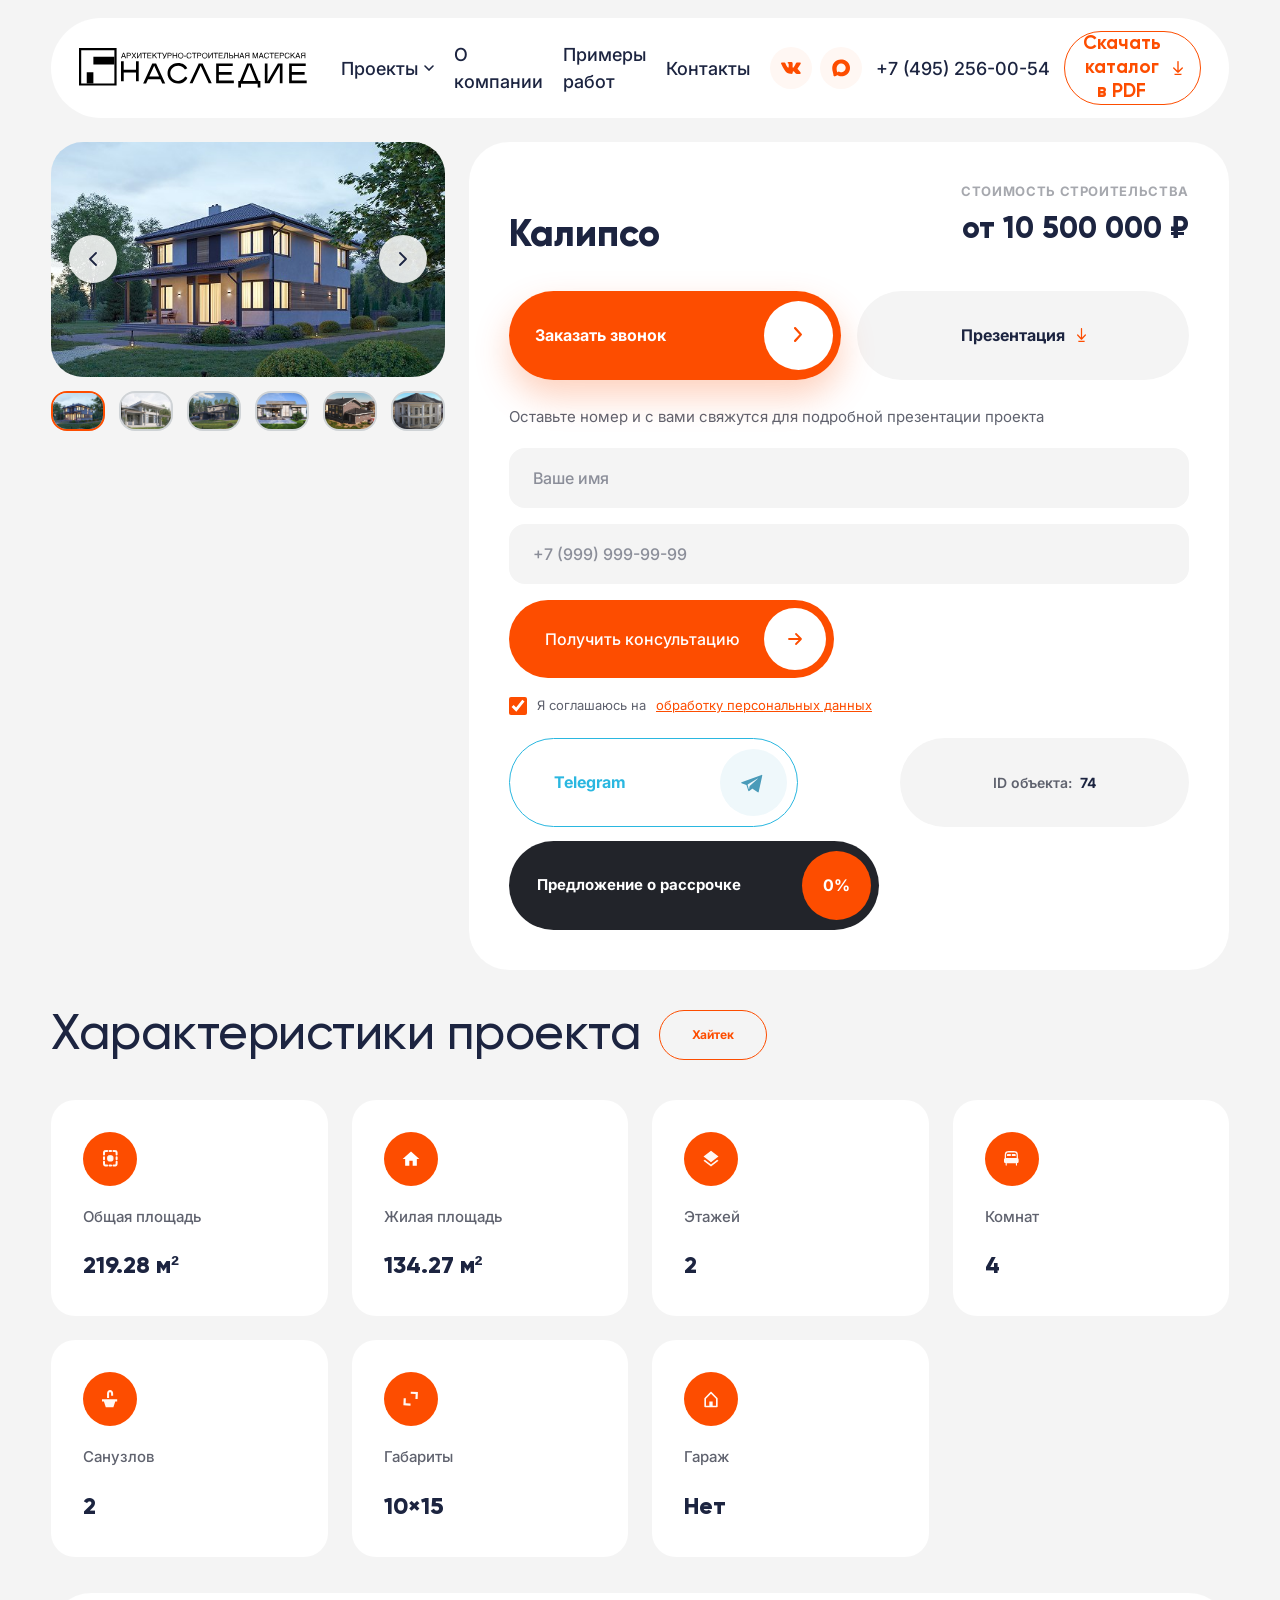
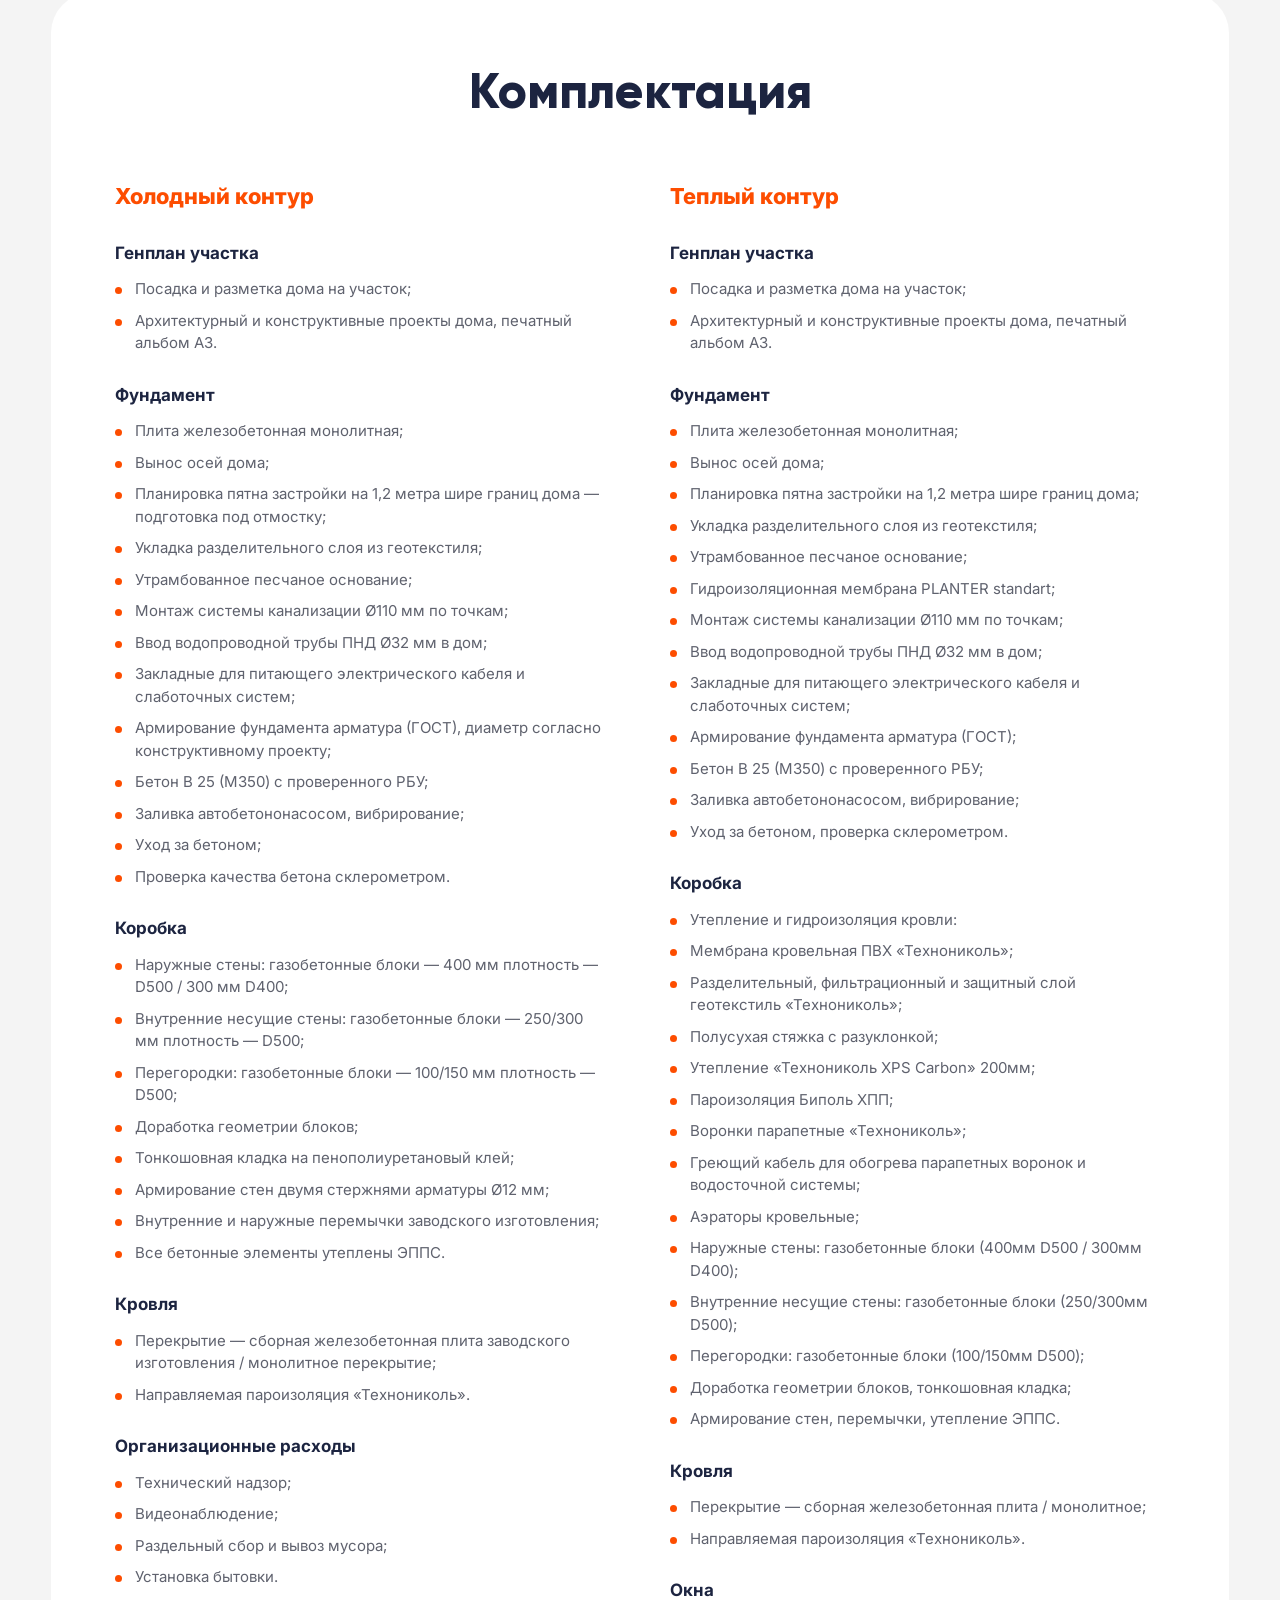
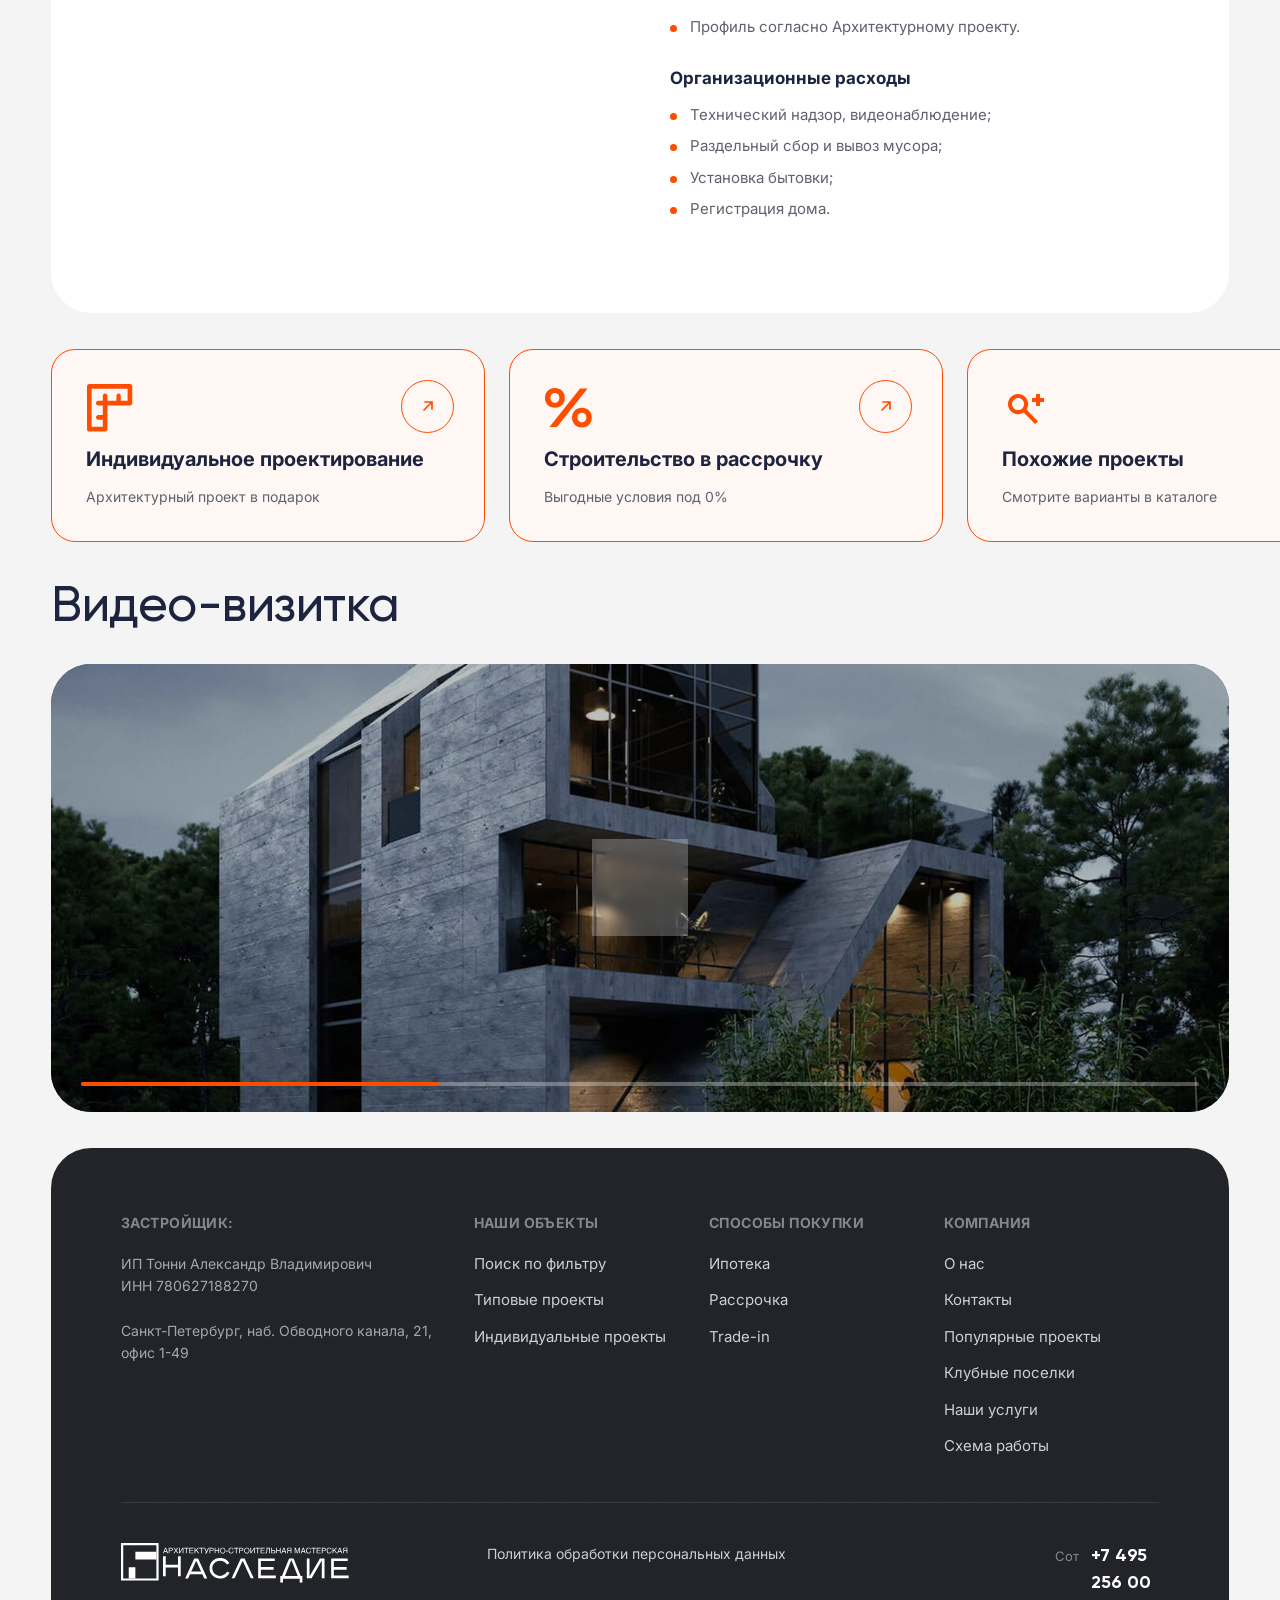
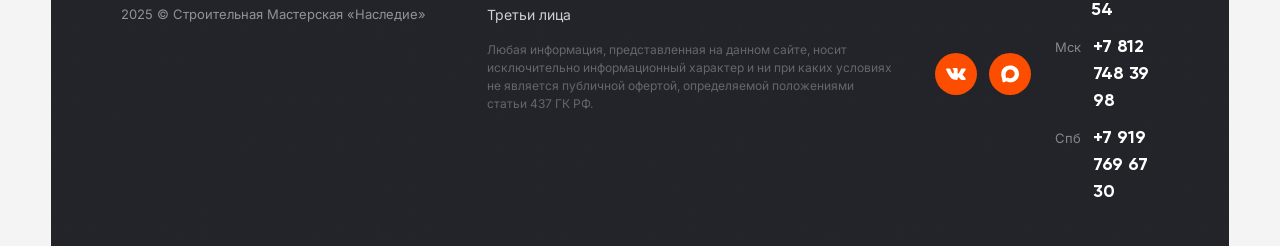
==== project.html @ 2f129610 "добавление анимаций, исправление визуала и доплолнение контента" ====
<!doctype html>
<html lang="ru">
  <head>
    <meta charset="UTF-8" />
    <meta name="viewport" content="width=device-width, initial-scale=1.0" />
    <title>Калипсо — проект дома из газобетона | Наследие</title>
    <meta
      name="description"
      content="Проект дома «Калипсо» из газобетона: 219.28 м², 2 этажа, 4 комнаты. Стоимость строительства от 10 500 000 ₽. Комплектация, характеристики, видео-визитка."
    />
    <link rel="preconnect" href="https://fonts.googleapis.com" />
    <link rel="preconnect" href="https://fonts.gstatic.com" crossorigin />
    <link
      href="https://fonts.googleapis.com/css2?family=Inter:wght@400;500;600;700&display=swap"
      rel="stylesheet"
    />
    <link rel="stylesheet" href="css/styles.css?v=47" />
    <link rel="stylesheet" href="css/project.css?v=15" />
  </head>
  <body>
    <!-- ===================== ШАПКА ===================== -->
    <header class="header">
      <button class="burger" aria-label="Меню">
        <svg viewBox="0 0 24 24" fill="none">
          <path
            d="M3 9h18M3 15h11"
            stroke="currentColor"
            stroke-width="2.2"
            stroke-linecap="round"
          />
        </svg>
      </button>
      <a href="index.html" class="logo"
        ><img
          src="img/ui/logo.svg"
          alt="Наследие — архитектурно-строительная мастерская"
      /></a>
      <nav class="nav">
        <a href="index.html#projects" class="nav__link"
          >Проекты
          <svg class="nav__caret" viewBox="0 0 10 6" fill="none">
            <path
              d="M1 1l4 4 4-4"
              stroke="currentColor"
              stroke-width="1.6"
              stroke-linecap="round"
            />
          </svg>
        </a>
        <a href="index.html#trust" class="nav__link">О компании</a>
        <a href="index.html#examples" class="nav__link">Примеры работ</a>
        <a href="index.html#footer" class="nav__link">Контакты</a>
      </nav>
      <div class="header__right">
        <div class="socials">
          <a href="#" class="social" aria-label="ВКонтакте"
            ><img src="img/icons/vk.svg" alt="VK"
          /></a>
          <a href="#" class="social" aria-label="MAX"
            ><img src="img/icons/max.svg" alt="MAX"
          /></a>
        </div>
        <span class="header__phone">+7 (495) 256-00-54</span>
        <button class="btn-outline" data-modal-open>
          Скачать каталог в PDF<img src="img/icons/download.svg" alt="" />
        </button>
      </div>
    </header>

    <div class="container">
      <!-- ===================== ГАЛЕРЕЯ + КАРТОЧКА ПОКУПКИ ===================== -->
      <section class="project-top">
        <div class="gallery">
          <div class="gallery__main">
            <img src="img/projects/mesto.jpg" alt="Проект дома «Калипсо»" />
            <button class="gallery__nav gallery__nav--prev" aria-label="Назад">
              <svg viewBox="0 0 22 22" fill="none">
                <path
                  d="M14 5l-6 6 6 6"
                  stroke="currentColor"
                  stroke-width="1.8"
                  stroke-linecap="round"
                  stroke-linejoin="round"
                />
              </svg>
            </button>
            <button class="gallery__nav gallery__nav--next" aria-label="Вперёд">
              <svg viewBox="0 0 22 22" fill="none">
                <path
                  d="M8 5l6 6-6 6"
                  stroke="currentColor"
                  stroke-width="1.8"
                  stroke-linecap="round"
                  stroke-linejoin="round"
                />
              </svg>
            </button>
          </div>
          <div class="gallery__thumbs">
            <div class="gallery__thumb is-active">
              <img src="img/projects/mesto.jpg" alt="Вид 1" />
            </div>
            <div class="gallery__thumb">
              <img src="img/projects/kalipso.jpg" alt="Вид 2" />
            </div>
            <div class="gallery__thumb">
              <img src="img/projects/istra.jpg" alt="Вид 3" />
            </div>
            <div class="gallery__thumb">
              <img src="img/projects/solnechnogorsk.jpg" alt="Вид 4" />
            </div>
            <div class="gallery__thumb">
              <img src="img/projects/sloboda.jpg" alt="Вид 5" />
            </div>
            <div class="gallery__thumb">
              <img src="img/projects/mansion.jpg" alt="Вид 6" />
            </div>
          </div>
        </div>
        <div class="buy-card">
          <p class="buy-card__label">Стоимость строительства</p>
          <div class="buy-card__head">
            <h1 class="buy-card__name">Калипсо</h1>
            <span class="buy-card__price">от 10 500 000 ₽</span>
          </div>
          <div class="buy-card__actions">
            <button class="btn-primary" data-modal-open>
              Заказать звонок<span class="btn-circle">
                <img src="img/ui/arrow.svg" alt="" />
              </span>
            </button>
            <button class="btn-present" data-modal-open>
              Презентация<img src="img/icons/download.svg" alt="" />
            </button>
          </div>
          <p class="buy-card__hint">
            Оставьте номер и с вами свяжутся для подробной презентации проекта
          </p>
          <form data-lead-form>
            <input
              class="form-field"
              type="text"
              placeholder="Ваше имя"
              required
            />
            <input
              class="form-field"
              type="tel"
              placeholder="+7 (999) 999-99-99"
              required
            />
            <button type="submit" class="btn-submit">
              Получить консультацию<span class="btn-circle"
                ><svg viewBox="0 0 22 22" fill="none">
                  <path
                    d="M5 11h12m0 0l-5-5m5 5l-5 5"
                    stroke="#FD4D00"
                    stroke-width="1.8"
                    stroke-linecap="round"
                    stroke-linejoin="round"
                  /></svg
              ></span>
            </button>
            <label class="buy-card__consent"
              ><input type="checkbox" checked />Я соглашаюсь на
              <a href="#">обработку персональных данных</a></label
            >
          </form>
          <div class="buy-card__row">
            <a href="#" class="buy-card__tg">
               <span>Telegram</span>
              <img src="img/icons/telegram.svg" alt="" />
            </a>
            <span class="buy-card__id">ID объекта: <b>74</b></span>
          </div>
          <div class="buy-card__installment">
            Предложение о рассрочке<span class="pct">0%</span>
          </div>
        </div>
      </section>

      <!-- ===================== ХАРАКТЕРИСТИКИ ПРОЕКТА ===================== -->
      <section class="section">
        <div class="specs__head">
          <h2 class="section-title">Характеристики проекта</h2>
          <span class="specs__map-badge">Хайтек</span>
        </div>
        <div class="specs-grid">
          <div class="spec-card">
            <span class="spec-card__icon"
              ><img src="img/icons/meta-area-white.svg" alt="" /></span
            ><span class="spec-card__label">Общая площадь</span
            ><span class="spec-card__value">219.28 м²</span>
          </div>
          <div class="spec-card">
            <span class="spec-card__icon"
              ><img src="img/icons/living-area.svg" alt="" /></span
            ><span class="spec-card__label">Жилая площадь</span
            ><span class="spec-card__value">134.27 м²</span>
          </div>
          <div class="spec-card">
            <span class="spec-card__icon"
              ><img src="img/icons/layers.svg" alt="" /></span
            ><span class="spec-card__label">Этажей</span
            ><span class="spec-card__value">2</span>
          </div>
          <div class="spec-card">
            <span class="spec-card__icon"
              ><img src="img/icons/meta-bed-white.svg" alt="" /></span
            ><span class="spec-card__label">Комнат</span
            ><span class="spec-card__value">4</span>
          </div>
          <div class="spec-card">
            <span class="spec-card__icon"
              ><img src="img/icons/meta-bath-white.svg" alt="" /></span
            ><span class="spec-card__label">Санузлов</span
            ><span class="spec-card__value">2</span>
          </div>
          <div class="spec-card">
            <span class="spec-card__icon"
              ><img src="img/icons/dimensions-white.svg" alt="" /></span
            ><span class="spec-card__label">Габариты</span
            ><span class="spec-card__value">10×15</span>
          </div>
          <div class="spec-card">
            <span class="spec-card__icon"
              ><img src="img/icons/garage.svg" alt="" /></span
            ><span class="spec-card__label">Гараж</span
            ><span class="spec-card__value">Нет</span>
          </div>
        </div>
      </section>

      <!-- ===================== КОМПЛЕКТАЦИЯ ===================== -->
      <section class="section complectation">
        <h2 class="complectation__title">Комплектация</h2>
        <div class="complectation__cols">
          <div class="complectation__col">
            <h3 class="complectation__col-title">Холодный контур</h3>
            <div class="spec-group">
              <h4 class="spec-group__title">Генплан участка</h4>
              <ul>
                <li>Посадка и разметка дома на участок;</li>
                <li>
                  Архитектурный и конструктивные проекты дома, печатный альбом
                  А3.
                </li>
              </ul>
            </div>
            <div class="spec-group">
              <h4 class="spec-group__title">Фундамент</h4>
              <ul>
                <li>Плита железобетонная монолитная;</li>
                <li>Вынос осей дома;</li>
                <li>
                  Планировка пятна застройки на 1,2 метра шире границ дома —
                  подготовка под отмостку;
                </li>
                <li>Укладка разделительного слоя из геотекстиля;</li>
                <li>Утрамбованное песчаное основание;</li>
                <li>Монтаж системы канализации Ø110 мм по точкам;</li>
                <li>Ввод водопроводной трубы ПНД Ø32 мм в дом;</li>
                <li>
                  Закладные для питающего электрического кабеля и слаботочных
                  систем;
                </li>
                <li>
                  Армирование фундамента арматура (ГОСТ), диаметр согласно
                  конструктивному проекту;
                </li>
                <li>Бетон В 25 (М350) с проверенного РБУ;</li>
                <li>Заливка автобетононасосом, вибрирование;</li>
                <li>Уход за бетоном;</li>
                <li>Проверка качества бетона склерометром.</li>
              </ul>
            </div>
            <div class="spec-group">
              <h4 class="spec-group__title">Коробка</h4>
              <ul>
                <li>
                  Наружные стены: газобетонные блоки — 400 мм плотность — D500 /
                  300 мм D400;
                </li>
                <li>
                  Внутренние несущие стены: газобетонные блоки — 250/300 мм
                  плотность — D500;
                </li>
                <li>
                  Перегородки: газобетонные блоки — 100/150 мм плотность — D500;
                </li>
                <li>Доработка геометрии блоков;</li>
                <li>Тонкошовная кладка на пенополиуретановый клей;</li>
                <li>Армирование стен двумя стержнями арматуры Ø12 мм;</li>
                <li>
                  Внутренние и наружные перемычки заводского изготовления;
                </li>
                <li>Все бетонные элементы утеплены ЭППС.</li>
              </ul>
            </div>
            <div class="spec-group">
              <h4 class="spec-group__title">Кровля</h4>
              <ul>
                <li>
                  Перекрытие — сборная железобетонная плита заводского
                  изготовления / монолитное перекрытие;
                </li>
                <li>Направляемая пароизоляция «Технониколь».</li>
              </ul>
            </div>
            <div class="spec-group">
              <h4 class="spec-group__title">Организационные расходы</h4>
              <ul>
                <li>Технический надзор;</li>
                <li>Видеонаблюдение;</li>
                <li>Раздельный сбор и вывоз мусора;</li>
                <li>Установка бытовки.</li>
              </ul>
            </div>
          </div>
          <div class="complectation__col">
            <h3 class="complectation__col-title">Теплый контур</h3>
            <div class="spec-group">
              <h4 class="spec-group__title">Генплан участка</h4>
              <ul>
                <li>Посадка и разметка дома на участок;</li>
                <li>
                  Архитектурный и конструктивные проекты дома, печатный альбом
                  А3.
                </li>
              </ul>
            </div>
            <div class="spec-group">
              <h4 class="spec-group__title">Фундамент</h4>
              <ul>
                <li>Плита железобетонная монолитная;</li>
                <li>Вынос осей дома;</li>
                <li>
                  Планировка пятна застройки на 1,2 метра шире границ дома;
                </li>
                <li>Укладка разделительного слоя из геотекстиля;</li>
                <li>Утрамбованное песчаное основание;</li>
                <li>Гидроизоляционная мембрана PLANTER standart;</li>
                <li>Монтаж системы канализации Ø110 мм по точкам;</li>
                <li>Ввод водопроводной трубы ПНД Ø32 мм в дом;</li>
                <li>
                  Закладные для питающего электрического кабеля и слаботочных
                  систем;
                </li>
                <li>Армирование фундамента арматура (ГОСТ);</li>
                <li>Бетон В 25 (М350) с проверенного РБУ;</li>
                <li>Заливка автобетононасосом, вибрирование;</li>
                <li>Уход за бетоном, проверка склерометром.</li>
              </ul>
            </div>
            <div class="spec-group">
              <h4 class="spec-group__title">Коробка</h4>
              <ul>
                <li>Утепление и гидроизоляция кровли:</li>
                <li>Мембрана кровельная ПВХ «Технониколь»;</li>
                <li>
                  Разделительный, фильтрационный и защитный слой геотекстиль
                  «Технониколь»;
                </li>
                <li>Полусухая стяжка с разуклонкой;</li>
                <li>Утепление «Технониколь XPS Carbon» 200мм;</li>
                <li>Пароизоляция Биполь ХПП;</li>
                <li>Воронки парапетные «Технониколь»;</li>
                <li>
                  Греющий кабель для обогрева парапетных воронок и водосточной
                  системы;
                </li>
                <li>Аэраторы кровельные;</li>
                <li>
                  Наружные стены: газобетонные блоки (400мм D500 / 300мм D400);
                </li>
                <li>
                  Внутренние несущие стены: газобетонные блоки (250/300мм D500);
                </li>
                <li>Перегородки: газобетонные блоки (100/150мм D500);</li>
                <li>Доработка геометрии блоков, тонкошовная кладка;</li>
                <li>Армирование стен, перемычки, утепление ЭППС.</li>
              </ul>
            </div>
            <div class="spec-group">
              <h4 class="spec-group__title">Кровля</h4>
              <ul>
                <li>Перекрытие — сборная железобетонная плита / монолитное;</li>
                <li>Направляемая пароизоляция «Технониколь».</li>
              </ul>
            </div>
            <div class="spec-group">
              <h4 class="spec-group__title">Окна</h4>
              <ul>
                <li>Профиль согласно Архитектурному проекту.</li>
              </ul>
            </div>
            <div class="spec-group">
              <h4 class="spec-group__title">Организационные расходы</h4>
              <ul>
                <li>Технический надзор, видеонаблюдение;</li>
                <li>Раздельный сбор и вывоз мусора;</li>
                <li>Установка бытовки;</li>
                <li>Регистрация дома.</li>
              </ul>
            </div>
          </div>
        </div>
      </section>
      <!-- ===================== КАРТОЧКИ-ССЫЛКИ ===================== -->
      <section class="section project-links">
        <a href="#" class="project-link">
          <span class="project-link__icon"
            ><img src="img/icons/plan.svg" alt=""
          /></span>
          <h3 class="project-link__title">Индивидуальное проектирование</h3>
          <p class="project-link__text">Архитектурный проект в подарок</p>
          <span class="project-link__arrow"
            ><svg viewBox="0 0 18 18" fill="none">
              <path
                d="M5 13L13 5m0 0H6m7 0v7"
                stroke="currentColor"
                stroke-width="1.7"
                stroke-linecap="round"
                stroke-linejoin="round"
              /></svg
          ></span>
        </a>
        <a href="#" class="project-link">
          <span class="project-link__icon"
            ><img src="img/ui/percent.svg" alt=""
          /></span>
          <h3 class="project-link__title">Строительство в рассрочку</h3>
          <p class="project-link__text">Выгодные условия под 0%</p>
          <span class="project-link__arrow"
            ><svg viewBox="0 0 18 18" fill="none">
              <path
                d="M5 13L13 5m0 0H6m7 0v7"
                stroke="currentColor"
                stroke-width="1.7"
                stroke-linecap="round"
                stroke-linejoin="round"
              /></svg
          ></span>
        </a>
        <a href="index.html#projects" class="project-link">
          <span class="project-link__icon"
            ><img src="img/icons/search-small-plus.svg" alt=""
          /></span>
          <h3 class="project-link__title">Похожие проекты</h3>
          <p class="project-link__text">Смотрите варианты в каталоге</p>
          <span class="project-link__arrow"
            ><svg viewBox="0 0 18 18" fill="none">
              <path
                d="M5 13L13 5m0 0H6m7 0v7"
                stroke="currentColor"
                stroke-width="1.7"
                stroke-linecap="round"
                stroke-linejoin="round"
              /></svg
          ></span>
        </a>
      </section>

      <!-- ===================== ВИДЕО-ВИЗИТКА ===================== -->
      <section class="section">
        <h2 class="section-title" style="margin-bottom: 28px">Видео-визитка</h2>
        <div class="video-card">
          <img
            src="img/projects/hero.jpg"
            alt="Видео-визитка проекта «Калипсо»"
          />
          <span class="video-card__play"
            ><img src="img/ui/play.png" alt=""
          /></span>
          <span class="video-card__bar"></span>
        </div>
      </section>
    </div>
    <!-- /.container -->

    <!-- ===================== ПОДВАЛ ===================== -->
    <footer class="footer" id="footer">
      <div class="container" style="padding: 0">
        <div class="footer__top">
          <div class="footer__col">
            <p class="footer__col-title">Застройщик:</p>
            <p class="footer__addr">
              ИП Тонни Александр Владимирович<br />ИНН 780627188270<br /><br />Санкт-Петербург,
              наб. Обводного канала, 21, офис 1-49
            </p>
          </div>
          <div class="footer__col">
            <p class="footer__col-title">Наши объекты</p>
            <div class="footer__links">
              <a href="index.html#projects">Поиск по фильтру</a
              ><a href="index.html#projects">Типовые проекты</a
              ><a href="index.html#projects">Индивидуальные проекты</a>
            </div>
          </div>
          <div class="footer__col">
            <p class="footer__col-title">Способы покупки</p>
            <div class="footer__links">
              <a href="#">Ипотека</a><a href="#">Рассрочка</a
              ><a href="#">Trade-in</a>
            </div>
          </div>
          <div class="footer__col">
            <p class="footer__col-title">Компания</p>
            <div class="footer__links">
              <a href="#">О нас</a><a href="#footer">Контакты</a
              ><a href="index.html#projects">Популярные проекты</a
              ><a href="#">Клубные поселки</a><a href="#">Наши услуги</a
              ><a href="#">Схема работы</a>
            </div>
          </div>
        </div>
        <div class="footer__bottom">
          <div class="footer__bottom-left">
            <a href="index.html" class="footer__logo"
              ><img src="img/ui/logo.svg" alt="Наследие"
            /></a>
            <p class="footer__copy">
              2025 © Строительная Мастерская «Наследие»
            </p>
          </div>
          <div class="footer__bottom-mid">
            <div class="footer__legal">
              <a href="#">Политика обработки персональных данных</a
              ><a href="#">Третьи лица</a>
            </div>
            <p class="footer__disclaimer">
              Любая информация, представленная на данном сайте, носит
              исключительно информационный характер и ни при каких условиях не
              является публичной офертой, определяемой положениями статьи 437 ГК
              РФ.
            </p>
          </div>
          <div class="footer__bottom-right">
            <div class="footer__socials">
              <a href="#" class="social" aria-label="ВКонтакте"
                ><img src="img/icons/vk.svg" alt="VK"
              /></a>
              <a href="#" class="social" aria-label="MAX"
                ><img src="img/icons/max.svg" alt="MAX"
              /></a>
            </div>
            <div class="footer__contacts-bottom">
              <div class="footer__contact">
                <span>Сот</span><a href="tel:+74952560054">+7 495 256 00 54</a>
              </div>
              <div class="footer__contact">
                <span>Мск</span><a href="tel:+78127483992">+7 812 748 39 98</a>
              </div>
              <div class="footer__contact">
                <span>Спб</span><a href="tel:+79197696730">+7 919 769 67 30</a>
              </div>
            </div>
          </div>
        </div>
      </div>
    </footer>

    <!-- ===================== МОДАЛЬНОЕ ОКНО ===================== -->
    <div class="modal">
      <div class="modal__box">
        <button class="modal__close" data-modal-close aria-label="Закрыть">
          &times;
        </button>
        <h3 class="modal__title">Оставьте заявку</h3>
        <p class="modal__text">
          Заполните форму, и мы свяжемся с вами для подробной презентации
          проекта «Калипсо».
        </p>
        <form data-lead-form>
          <input
            class="form-field"
            type="text"
            placeholder="Ваше имя"
            required
          />
          <input
            class="form-field"
            type="tel"
            placeholder="+7 (999) 999-99-99"
            required
          />
          <textarea class="form-field" placeholder="Комментарий"></textarea>
          <button
            type="submit"
            class="btn-submit"
            style="width: 100%; margin-top: 8px"
          >
            Отправить<span class="btn-circle"
              ><svg viewBox="0 0 22 22" fill="none">
                <path
                  d="M5 11h12m0 0l-5-5m5 5l-5 5"
                  stroke="#FD4D00"
                  stroke-width="1.8"
                  stroke-linecap="round"
                  stroke-linejoin="round"
                /></svg
            ></span>
          </button>
        </form>
      </div>
    </div>

    <script src="js/main.js?v=3"></script>
    <script src="js/project.js"></script>
  </body>
</html>
---- css/styles.css ----
/* =====================================================================
   НАСЛЕДИЕ — Архитектурно-строительная мастерская
   Общие стили (Gilroy — заголовки, Inter — текст)
   ===================================================================== */

@font-face {
   font-family: 'Gilroy';
   src: url('../fonts/Gilroy-Regular.ttf') format('truetype');
   font-weight: 400;
   font-style: normal;
   font-display: swap
}

@font-face {
   font-family: 'Gilroy';
   src: url('../fonts/Gilroy-Medium.ttf') format('truetype');
   font-weight: 500;
   font-style: normal;
   font-display: swap
}

@font-face {
   font-family: 'Gilroy';
   src: url('../fonts/Gilroy-Semibold.ttf') format('truetype');
   font-weight: 600;
   font-style: normal;
   font-display: swap
}

@font-face {
   font-family: 'Gilroy';
   src: url('../fonts/Gilroy-Bold.ttf') format('truetype');
   font-weight: 700;
   font-style: normal;
   font-display: swap
}

@font-face {
   font-family: 'Gilroy';
   src: url('../fonts/Gilroy-Extrabold.ttf') format('truetype');
   font-weight: 800;
   font-style: normal;
   font-display: swap
}

:root {
   --bg: #F4F4F4;
   --white: #FFFFFF;
   --orange: #FD4D00;
   --orange-dark: #E04500;
   --orange-soft: #FFF7F3;
   --orange-soft-2: #FFE2D5;
   --navy: #1C2440;
   --text: #1C274C;
   --gray: #5F626E;
   --gray-2: #8B8E99;
   --gray-3: #A6A8AE;
   --dark: #22242A;
   --dark-2: #262626;
   --dark-3: #353840;
   --blue-dark: #1B2236;
   /* синеватый тёмный для финального блока */
   --blue-dark-2: #232C45;
   --gold: #FFA600;
   --cyan: #2AB7E0;

   --radius-pill: 60px;
   --radius-xl: 40px;
   --radius-lg: 32px;
   --radius-md: 24px;
   --radius-sm: 16px;

   --container: 1920px;
}

* {
   margin: 0;
   padding: 0;
   box-sizing: border-box
}

html {
   scroll-behavior: smooth
}

body {
   font-family: 'Inter', -apple-system, sans-serif;
   background: var(--bg);
   color: var(--text);
   font-size: 16px;
   line-height: 1.5;
   -webkit-font-smoothing: antialiased;
}

img {
   display: block;
   max-width: 100%
}

a {
   color: inherit;
   text-decoration: none
}

button,
input,
textarea,
select {
   font-family: inherit
}

button {
   cursor: pointer;
   border: none;
   background: none;
   color: inherit
}

ul {
   list-style: none
}

body {
   max-width: var(--container);
   margin: 0 auto;
   padding: 0 51px
}

.section {
   margin-top: 36px
}

.card {
   background: var(--white);
   border-radius: var(--radius-xl);
   padding: 49px
}

/* нахлёст блоков: закруглённый тёмный блок лежит ПОВЕРХ белого каталога */
.attach-bottom {
   position: relative;
   z-index: 1;
   padding-bottom: 180px
}

.attach-top {
   position: relative;
   z-index: 2
}

/* ---------- Заголовки (Gilroy) ---------- */
.section-title {
   font-family: 'Gilroy', sans-serif;
   font-size: 50px;
   font-weight: 600;
   line-height: 1.16;
   letter-spacing: -.01em;
   color: var(--navy);
}

.section-title b {
   font-weight: 700
}

.section-title .muted {
   color: var(--gray-3);
   font-weight: 600
}

/* ---------- Иконка в круге ---------- */
.ic-circle {
   width: 44px;
   height: 44px;
   border-radius: 50%;
   background: var(--orange-soft);
   display: flex;
   align-items: center;
   justify-content: center;
   flex-shrink: 0
}

.ic-circle img {
   width: 20px;
   height: 20px;
   object-fit: contain
}

/* ---------- Маркер «прозрачный круг 65 + оранжевый круг + белый плюс 19» ---------- */
.plus-mark {
   width: 65px;
   height: 65px;
   border-radius: 50%;
   background: rgba(253, 77, 0, .12);
   display: flex;
   align-items: center;
   justify-content: center;
   flex-shrink: 0
}

.plus-mark::before {
   content: "";
   width: 20px;
   height: 20px;
   border-radius: 50%;
   background: var(--orange) url("data:image/svg+xml,%3Csvg xmlns='http://www.w3.org/2000/svg' width='10' height='10' viewBox='0 0 10 10'%3E%3Cpath d='M5 1v8M1 5h8' stroke='%23fff' stroke-width='1.5' stroke-linecap='round'/%3E%3C/svg%3E") center/10px 10px no-repeat
}

/* ---------- Теги ---------- */
.tag {
   display: inline-flex;
   align-items: center;
   gap: 10px;
   background: var(--orange-soft);
   color: var(--orange);
   font-weight: 600;
   font-size: 14px;
   padding: 12px 20px;
   border-radius: var(--radius-pill);
}

.tag img {
   width: 16px;
   height: 16px;
   object-fit: contain
}

.tag--dark {
   background: rgba(255, 255, 255, .1);
   color: #fff
}

.tag--dark img {
   filter: brightness(0) invert(1)
}

/* ---------- Кнопки ---------- */
.btn-primary {
   background: var(--orange);
   color: #fff;
   border-radius: var(--radius-pill);
   min-height: 78px;
   display: inline-flex;
   align-items: center;
   justify-content: space-between;
   gap: 20px;
   padding: 8px 8px 8px 34px;
   font-weight: 700;
   font-size: 17px;
   box-shadow: 0 16px 34px rgba(253, 77, 0, .26);
   transition: transform .2s, box-shadow .2s;
}

.btn-primary:hover {
   transform: translateY(-2px);
   box-shadow: 0 22px 44px rgba(253, 77, 0, .4)
}

.btn-primary--sm {
   min-height: 66px;
   font-size: 15px;
   padding-left: 28px;
   gap: 14px
}

.btn-primary--sm .btn-circle {
   width: 50px;
   height: 50px
}

.btn-circle {
   width: 62px;
   height: 62px;
   border-radius: 50%;
   background: #fff;
   display: flex;
   align-items: center;
   justify-content: center;
   flex-shrink: 0
}

.btn-circle img {
   width: 16px;
   height: 16px;
   object-fit: contain
}

.btn-circle svg {
   width: 22px;
   height: 22px;
   color: var(--orange)
}

.btn-outline {
   border: 1.5px solid var(--orange);
   color: var(--orange);
   border-radius: var(--radius-pill);
   min-height: 62px;
   padding: 0 24px;
   display: inline-flex;
   align-items: center;
   gap: 12px;
   font-weight: 700;
   font-size: 13px;
   letter-spacing: .02em;
   text-transform: uppercase;
   transition: background .2s, color .2s;
}

.btn-outline:hover {
   background: var(--orange);
   color: #fff
}

.btn-outline img {
   width: 15px;
   height: 15px;
   object-fit: contain
}

.btn-light {
   background: #fff;
   color: var(--orange);
   border-radius: var(--radius-pill);
   min-height: 89px;
   padding: 0 14px 0 26px;
   display: inline-flex;
   align-items: center;
   gap: 14px;
   font-weight: 700;
   font-size: 15px;
   transition: transform .2s;
}

.btn-light:hover {
   transform: translateY(-2px)
}

.btn-light .ar {
   width: 69px;
   height: 69px;
   border-radius: 50%;
   background: var(--orange);
   display: flex;
   align-items: center;
   justify-content: center
}

.btn-light .ar img {
   width: 16px;
   height: 16px;
   filter: brightness(0) invert(1)
}

/* стрелочная круглая кнопка (слайдеры) */
.nav-arrow {
   width: 54px;
   height: 54px;
   border-radius: 50%;
   background: var(--orange);
   display: flex;
   align-items: center;
   justify-content: center;
   transition: background .2s
}

.nav-arrow:hover {
   background: var(--orange-dark)
}

.nav-arrow img {
   width: 22px;
   height: 22px;
   object-fit: contain
}

/* =====================================================================
   ШАПКА
   ===================================================================== */
.header {
   background: var(--white);
   border-radius: var(--radius-pill);
   margin: 18px auto 0;
   max-width: var(--container);
   min-height: 100px;
   display: flex;
   align-items: center;
   gap: 40px;
   padding: 0 44px;
}

.logo {
   flex-shrink: 0;
   display: flex;
   align-items: center
}

.logo img {
   height: 40px;
   width: auto
}

.nav {
   display: flex;
   align-items: center;
   gap: 34px;
   margin-left: 24px
}

.nav__link {
   color: var(--navy);
   font-weight: 600;
   font-size: 16px;
   display: flex;
   align-items: center;
   gap: 6px;
   transition: color .2s
}

.nav__link:hover {
   color: var(--orange)
}

.nav__caret {
   width: 10px;
   height: 6px
}

.header__right {
   margin-left: auto;
   display: flex;
   align-items: center;
   gap: 22px
}

.socials {
   display: flex;
   align-items: center;
   gap: 12px
}

.social {
   width: 42px;
   height: 42px;
   border-radius: 50%;
   background: var(--orange-soft);
   display: flex;
   align-items: center;
   justify-content: center;
   transition: transform .2s
}

.social:hover {
   transform: translateY(-2px)
}

.social img {
   width: 20px;
   height: 20px;
   object-fit: contain
}

.header__phone {
   font-size: 20px;
   font-weight: 800;
   color: var(--navy);
   white-space: nowrap;
   font-family: 'Gilroy', sans-serif
}

.burger {
   display: none;
   width: 48px;
   height: 48px;
   border-radius: 14px;
   background: var(--orange-soft);
   color: var(--orange);
   align-items: center;
   justify-content: center
}

.burger svg {
   width: 24px;
   height: 24px
}

/* =====================================================================
   ГЛАВНЫЙ ЭКРАН
   ===================================================================== */
.hero {
   display: grid;
   grid-template-columns: 1fr 800px;
   gap: 24px;
   margin-top: 24px
}

.hero__image {
   border-radius: var(--radius-lg);
   overflow: hidden;
   background: #cfd3d6;
   min-height: 846px
}

.hero__image img {
   width: 100%;
   height: 100%;
   object-fit: cover
}

.hero__card {
   background: var(--white);
   border-radius: var(--radius-xl);
   padding: 54px 60px;
   display: flex;
   flex-direction: column;
   align-items: flex-start
}

.hero__card .tag {
   align-self: flex-start
}

.hero__title {
   font-family: 'Gilroy', sans-serif;
   font-size: 48px;
   line-height: 1.1;
   font-weight: 700;
   color: var(--navy);
   margin-top: 30px;
   letter-spacing: -.02em
}

.hero__subtitle {
   color: var(--gray);
   font-size: 18px;
   font-weight: 500;
   margin-top: 26px;
   max-width: 360px
}

.hero__cta {
   margin-top: 34px;
   max-width: 330px
}

.hero__mini {
   display: grid;
   grid-template-columns: 1fr 1fr;
   gap: 20px;
   margin-top: auto;
   padding-top: 54px
}

.mini-card {
   background: var(--orange-soft);
   border-radius: var(--radius-md);
   padding: 26px;
   min-height: 178px;
   display: flex;
   flex-direction: column;
   justify-content: space-between
}

.dots-pair {
   display: flex;
   align-items: center
}

.dots-pair span {
   width: 15px;
   height: 15px;
   border-radius: 50%
}

.dots-pair .dim {
   background: rgba(253, 77, 0, .32)
}

.dots-pair .solid {
   background: var(--orange);
   margin-left: -6px
}

.mini-card__text {
   font-size: 18px;
   color: var(--navy);
   line-height: 1.3;
   font-family: 'Gilroy', sans-serif
}

.mini-card__text .light {
   font-weight: 500
}

.mini-card__text .strong {
   font-weight: 800
}

/* =====================================================================
   ВЫБОР ДИЗАЙНА ДОМА
   ===================================================================== */
.picker__head {
   display: flex;
   justify-content: space-between;
   align-items: flex-start;
   gap: 40px;
   flex-wrap: wrap
}

.picker__stats {
   display: flex;
   gap: 56px;
   padding-top: 8px
}

.stat {
   display: flex;
   align-items: center;
   gap: 16px
}

.stat__value {
   display: block;
   font-size: 16px;
   font-weight: 700;
   color: var(--navy);
   font-family: 'Gilroy', sans-serif
}

.stat__label {
   font-size: 14px;
   color: var(--gray)
}

.tabs {
   display: flex;
   gap: 18px;
   margin-top: 40px;
   flex-wrap: wrap
}

.tab {
   background: var(--orange-soft);
   color: var(--gray);
   font-weight: 600;
   font-size: 16px;
   min-height: 64px;
   padding: 0 40px;
   border-radius: var(--radius-pill);
   display: flex;
   align-items: center;
   justify-content: center;
   flex: 1;
   transition: background .2s, color .2s
}

.tab:hover:not(.is-active) {
   background: var(--orange-soft-2)
}

.tab.is-active {
   background: var(--orange);
   color: #fff
}

.picker__search {
   display: flex;
   gap: 18px;
   margin-top: 18px;
   flex-wrap: wrap
}

.search-field {
   flex: 1;
   min-width: 260px;
   display: flex;
   align-items: center;
   gap: 14px;
   background: var(--bg);
   border-radius: var(--radius-pill);
   padding: 0 26px;
   min-height: 64px
}

.search-field img {
   width: 22px;
   height: 22px;
   object-fit: contain;
   flex-shrink: 0
}

.search-field input {
   border: none;
   background: none;
   outline: none;
   width: 100%;
   font-size: 16px;
   color: var(--navy)
}

.search-field input::placeholder {
   color: var(--gray-2)
}

.filter-btn {
   display: flex;
   align-items: center;
   gap: 12px;
   background: #EDEDED;
   color: var(--gray);
   font-weight: 500;
   font-size: 16px;
   border-radius: var(--radius-pill);
   padding: 0 32px;
   min-height: 64px;
   transition: background .2s
}

.filter-btn:hover {
   background: #E2E2E2
}

.filter-btn img {
   width: 20px;
   height: 20px;
   object-fit: contain
}

.projects-grid {
   display: grid;
   grid-template-columns: repeat(3, 1fr);
   gap: 30px;
   margin-top: 40px
}

.project-card.is-hidden {
   display: none
}

.project-card__media {
   border-radius: var(--radius-md);
   overflow: hidden;
   aspect-ratio: 560/360;
   background: #cfd3d6;
   position: relative
}

.project-card__media img {
   width: 100%;
   height: 100%;
   object-fit: cover;
   transition: transform .5s
}

.project-card:hover .project-card__media img {
   transform: scale(1.05)
}

.project-card__price {
   position: absolute;
   top: 18px;
   left: 18px;
   background: rgba(255, 255, 255, .94);
   backdrop-filter: blur(4px);
   border-radius: 30px;
   padding: 9px 16px 9px 12px;
   display: flex;
   align-items: center;
   gap: 8px;
   font-weight: 700;
   font-size: 14px;
   color: var(--navy)
}

.project-card__price .dot {
   width: 16px;
   height: 16px;
   border-radius: 50%;
   background: var(--gold)
}

.project-card__foot {
   display: flex;
   align-items: center;
   justify-content: space-between;
   margin-top: 18px;
   gap: 16px;
   flex-wrap: wrap
}

.project-card__name {
   font-size: 20px;
   font-weight: 700;
   color: var(--navy);
   font-family: 'Gilroy', sans-serif
}

.project-card__meta {
   display: flex;
   gap: 20px
}

.project-card__meta span {
   font-size: 14px;
   color: var(--gray);
   font-weight: 500;
   display: flex;
   align-items: center;
   gap: 7px
}

.project-card__meta img {
   width: 16px;
   height: 16px;
   object-fit: contain
}

.more-row {
   display: flex;
   justify-content: center;
   margin-top: 44px
}

.btn-more {
   display: inline-flex;
   align-items: center;
   gap: 10px;
   background: var(--orange-soft);
   color: var(--orange);
   font-weight: 700;
   font-size: 16px;
   border-radius: var(--radius-pill);
   padding: 0 42px;
   min-height: 62px;
   transition: background .2s
}

.btn-more:hover {
   background: var(--orange-soft-2)
}

.btn-more img {
   width: 18px;
   height: 18px;
   object-fit: contain
}

/* =====================================================================
   ТЁМНЫЙ БЛОК КОНСУЛЬТАЦИИ
   ===================================================================== */
.consult {
   position: relative;
   overflow: hidden;
   background: var(--dark);
   border-radius: var(--radius-xl);
   padding: 64px 70px;
   color: #fff;
   display: grid;
   grid-template-columns: 1fr 1fr;
   gap: 60px;
   align-items: end;
}


/* блок ипотеки заезжает вверх под белый каталог */
.consult.attach-top {
   margin-top: -120px
}

.consult::before {
   content: "";
   position: absolute;
   inset: 0;
   background: url("../img/ui/dots.png") center/cover no-repeat;
   opacity: .45;
   pointer-events: none
}

.consult__deco {
   position: absolute;
   top: -40px;
   left: 36px;
   width: 280px;
   z-index: 1;
   pointer-events: none
}

.consult__deco--corner {
   top: -34px;
   left: -34px;
   width: 250px
}

.consult__left,
.consult__right {
   position: relative;
   z-index: 2
}

.consult__title {
   font-family: 'Gilroy', sans-serif;
   font-size: 36px;
   font-weight: 600;
   line-height: 1.16;
   margin-top: 18px
}

.consult__text {
   color: rgba(255, 255, 255, .7);
   font-size: 15px;
   line-height: 1.6;
   margin-top: 18px;
   max-width: 520px
}

.consult__form-title {
   font-family: 'Gilroy', sans-serif;
   font-size: 23px;
   font-weight: 600;
   line-height: 1.3;
   margin-bottom: 24px
}

.form-field {
   background: var(--dark-3);
   border: none;
   border-radius: var(--radius-sm);
   padding: 20px 24px;
   color: #fff;
   font-size: 16px;
   width: 100%
}

.consult--blue .form-field {
   background: rgba(255, 255, 255, .08)
}

.form-field::placeholder {
   color: #8b8e96
}

textarea.form-field {
   resize: none;
   min-height: 118px
}

select.form-field {
   appearance: none;
   background-image: url("data:image/svg+xml,%3Csvg xmlns='http://www.w3.org/2000/svg' width='12' height='8' viewBox='0 0 12 8'%3E%3Cpath d='M1 1l5 5 5-5' stroke='%238b8e96' stroke-width='1.6' fill='none' stroke-linecap='round'/%3E%3C/svg%3E");
   background-repeat: no-repeat;
   background-position: right 24px center
}

.form-stack .form-field {
   margin-bottom: 18px
}

.form-row {
   display: grid;
   grid-template-columns: 1fr 1fr;
   gap: 18px;
   margin-bottom: 18px
}

.form-foot {
   display: flex;
   align-items: center;
   gap: 26px;
   margin-top: 8px;
   flex-wrap: wrap
}

.btn-submit {
   background: var(--orange);
   color: #fff;
   border-radius: var(--radius-pill);
   min-height: 74px;
   display: inline-flex;
   align-items: center;
   justify-content: space-between;
   gap: 24px;
   padding: 8px 8px 8px 36px;
   font-weight: 700;
   font-size: 17px;
   transition: transform .2s
}

.btn-submit:hover {
   transform: translateY(-2px)
}

.policy {
   font-size: 13px;
   color: #9a9da5;
   max-width: 240px
}

.policy a {
   color: var(--orange);
   text-decoration: underline
}

/* =====================================================================
   ПОЧЕМУ НАМ ДОВЕРЯЮТ
   ===================================================================== */
.trust {
   display: grid;
   grid-template-columns: 1fr 1fr;
   gap: 24px
}

.trust__list .section-title {
   margin-bottom: 24px
}

.trust-item {
   display: flex;
   gap: 22px;
   padding: 16px 0;
   align-items: center
}

.trust-item__title {
   font-size: 19px;
   font-weight: 700;
   margin-bottom: 4px;
   font-family: 'Gilroy', sans-serif
}

.trust-item__text {
   color: var(--gray);
   font-size: 15px
}

.trust__media {
   position: relative;
   border-radius: var(--radius-lg);
   overflow: hidden
}

.trust__media img {
   width: 100%;
   height: 100%;
   object-fit: cover
}

.trust__pill {
   position: absolute;
   top: 24px;
   right: 28px;
   display: flex;
   align-items: center;
   gap: 14px;
   font-weight: 700;
   font-size: 15px;
   color: var(--navy)
}

.trust__pill .pic {
   width: 65px;
   height: 65px;
   border-radius: 50%;
   background: var(--orange-soft);
   display: flex;
   align-items: center;
   justify-content: center;
   flex-shrink: 0
}

.trust__pill .pic img {
   width: 18px;
   height: 18px
}

/* =====================================================================
   НАШИ УСЛУГИ
   ===================================================================== */
.block-head {
   display: flex;
   justify-content: space-between;
   align-items: center;
   margin-bottom: 44px;
   flex-wrap: wrap
}

.services {
   display: grid;
   grid-template-columns: repeat(3, 1fr);
   gap: 30px
}

.service-card {
   position: relative;
   border-radius: var(--radius-md);
   overflow: hidden;
   aspect-ratio: 532/481
}

.service-card img {
   width: 100%;
   height: 100%;
   object-fit: cover;
   position: absolute;
   inset: 0
}

.service-card::after {
   content: "";
   position: absolute;
   inset: 0;
   background: linear-gradient(180deg, rgba(0, 0, 0, 0) 45%, rgba(0, 0, 0, .62) 100%)
}

.service-card__body {
   position: absolute;
   left: 30px;
   right: 30px;
   bottom: 30px;
   z-index: 2
}

.service-card__title {
   color: #fff;
   font-size: 24px;
   font-weight: 600;
   line-height: 1.2;
   font-family: 'Gilroy', sans-serif;
   max-width: 75%
}

.service-card__arrow {
   position: absolute;
   right: 30px;
   bottom: 30px;
   width: 52px;
   height: 52px;
   border-radius: 50%;
   background: var(--orange);
   display: flex;
   align-items: center;
   justify-content: center;
   z-index: 3
}

.service-card__arrow img {
   position: static;
   inset: auto;
   width: 14px;
   height: 14px;
   object-fit: contain;
   filter: brightness(0) invert(1)
}

/* =====================================================================
   ПОЧЕМУ ГАЗОБЕТОН
   ===================================================================== */
.why-head {
   display: grid;
   grid-template-columns: 1fr 1.20fr;
   gap: 40px;
   align-items: start;
   margin-bottom: 44px
}

.why-note {
   display: flex;
   gap: 18px;
   align-items: flex-start;
   padding-top: 6px
}

.why-note__text {
   color: var(--gray);
   font-size: 16px;
   font-weight: 400
}

.why-note__text b {
   color: var(--navy);
   font-weight: 600
}

.why-grid {
   display: grid;
   grid-template-columns: repeat(5, 1fr);
   gap: 24px
}

.feature-card {
   position: relative;
   border-radius: var(--radius-md);
   overflow: hidden;
   min-height: 480px
}

.feature-card img {
   position: absolute;
   inset: 0;
   width: 100%;
   height: 100%;
   object-fit: cover
}

.feature-card::after {
   content: "";
   position: absolute;
   inset: 0;
   background: linear-gradient(180deg, rgba(0, 0, 0, .1) 24%, rgba(0, 0, 0, .82) 100%)
}

.dots-row {
   position: absolute;
   top: 22px;
   left: 22px;
   z-index: 2;
   display: flex;
   gap: 6px
}

.dots-row span {
   width: 9px;
   height: 9px;
   border-radius: 50%;
   background: rgba(253, 77, 0, .35)
}

.dots-row span.on {
   background: var(--orange)
}

.feature-card__body {
   position: absolute;
   left: 22px;
   right: 22px;
   bottom: 24px;
   z-index: 2
}

.feature-card__title {
   color: #fff;
   font-size: 18px;
   font-weight: 600;
   margin-bottom: 10px;
   line-height: 1.2;
   font-family: 'Gilroy', sans-serif
}

.feature-card__text {
   color: rgba(255, 255, 255, .82);
   font-size: 13px;
   line-height: 1.45
}

/* =====================================================================
   ПРИМЕРЫ ГОТОВЫХ ДОМОВ
   ===================================================================== */
.examples-head {
   display: grid;
   grid-template-columns: 1.3fr 1fr;
   gap: 40px;
   align-items: start;
   margin-bottom: 40px
}

.examples-head__lead {
   color: var(--gray);
   font-size: 16px;
   font-weight: 500;
   max-width: 560px;
   margin-top: 8px
}

.examples-stats {
   display: flex;
   gap: 38px;
   justify-content: flex-end;
   flex-wrap: wrap
}

.examples-stat {
   display: flex;
   align-items: center;
   gap: 14px
}

.examples-stat__value {
   display: block;
   font-size: 18px;
   font-weight: 800;
   font-family: 'Gilroy', sans-serif
}

.examples-stat__label {
   font-size: 13px;
   color: var(--gray)
}

.examples-grid {
   display: grid;
   grid-template-columns: repeat(3, 1fr);
   gap: 30px
}

.example-card {
   position: relative;
   border-radius: var(--radius-md);
   overflow: hidden;
   min-height: 350px
}

.example-card img {
   position: absolute;
   inset: 0;
   width: 100%;
   height: 100%;
   object-fit: cover
}

.example-card::after {
   content: "";
   position: absolute;
   inset: 0;
   background: linear-gradient(180deg, rgba(0, 0, 0, .35) 0%, rgba(0, 0, 0, 0) 35%, rgba(0, 0, 0, .62) 100%)
}

.example-card__chips {
   position: absolute;
   top: 20px;
   left: 20px;
   right: 20px;
   z-index: 2;
   display: flex;
   gap: 10px;
   flex-wrap: wrap
}

.chip {
   background: rgba(255, 255, 255, .18);
   backdrop-filter: blur(6px);
   color: #fff;
   font-size: 13px;
   font-weight: 600;
   padding: 7px 14px;
   border-radius: 30px;
   display: flex;
   align-items: center;
   gap: 7px
}

.chip .dot {
   width: 9px;
   height: 9px;
   border-radius: 50%
}

.example-card__name {
   position: absolute;
   left: 24px;
   bottom: 24px;
   z-index: 2;
   color: #fff;
   font-size: 22px;
   font-weight: 700;
   font-family: 'Gilroy', sans-serif
}

/* =====================================================================
   ИНДИВИДУАЛЬНОЕ ПРОЕКТИРОВАНИЕ
   ===================================================================== */
.individual {
   display: grid;
   grid-template-columns: 1fr 1fr;
   gap: 24px
}

.individual__card {
   background: var(--white);
   border-radius: var(--radius-xl);
   padding: 60px 56px
}

.individual__lead {
   color: var(--gray);
   font-size: 16px;
   font-weight: 500;
   margin: 26px 0 30px;
   line-height: 1.65
}

.individual__lead b {
   color: var(--navy);
   font-weight: 600
}

.plus-list {
   display: flex;
   flex-direction: column;
   gap: 18px
}

.plus-list li {
   display: flex;
   align-items: center;
   gap: 16px;
   font-size: 16px;
   font-weight: 500;
   color: var(--navy)
}

.plus-list__icon {
   width: 20px;
   height: 20px;
   border-radius: 50%;
   background: var(--orange);
   color: #fff;
   display: flex;
   align-items: center;
   justify-content: center;
   flex-shrink: 0;
   font-size: 16px;
   font-weight: 300;
   line-height: 1
}

.individual .btn-primary {
   margin-top: 40px
}

.individual__media {
   border-radius: var(--radius-lg);
   overflow: hidden;
   min-height: 560px
}

.individual__media img {
   width: 100%;
   height: 100%;
   object-fit: cover
}

/* =====================================================================
   ЭТАПЫ СТРОИТЕЛЬСТВА (серые карточки, текст снизу, картинка справа)
   ===================================================================== */
.steps-slider {
   position: relative;
   overflow: hidden
}

.steps-grid {
   display: flex;
   gap: 35px;
   overflow-x: auto;
   scrollbar-width: none   
}

.steps-grid::-webkit-scrollbar {
   display: none
}

.step-card {
   flex: 0 0 316px;
   height: 480px;
   position: relative;
   border-radius: var(--radius-md);
   padding: 28px 30px 34px;
   background: linear-gradient(180deg, #A2A3A6 0%, #5F626E 100%);
   display: flex;
   flex-direction: column;
   justify-content: flex-end;
   overflow: hidden;
}

.dots-row--dark span {
   background: rgba(253, 77, 0, 0.5)
}

.dots-row--dark span.on {
   background: var(--orange)
}

.step-card .dots-row {
   position: absolute;
   top: 26px;
   left: 30px;
   z-index: 2
}

.step-card__icon {
   position: absolute;
   top: 0;
   right: 0;
   height: 100%;
   z-index: 0;
   pointer-events: none
}

.step-card__icon img {
   height: 100%;
   width: auto;
   display: block
}

.step-card__title {
   font-family: 'Gilroy', sans-serif;
   font-size: 20px;
   font-weight: 700;
   color: #fff;
   line-height: 1.2;
   position: relative;
   z-index: 2
}

.step-card__text {
   color: rgba(255, 255, 255, .8);
   font-size: 14px;
   line-height: 1.45;
   margin-top: 10px;
   position: relative;
   z-index: 2
}

/* CTA-карточка в слайдере этапов */
.step-card--cta {
   justify-content: space-between
}

.step-card__icon--cta {
   position: static;
   height: auto;
   width: 100%;
   margin-top: 14px;
   display: flex;
   justify-content: center;
   pointer-events: none
}

.step-card__icon--cta img {
   height: 150px;
   width: auto
}

.step-card__cta-body {
   position: relative;
   z-index: 2
}

.step-card__cta-btn {
   width: 100%;
   min-height: 56px;
   margin-top: 20px;
   background: var(--orange);
   color: #fff;
   border-radius: var(--radius-pill);
   font-family: 'Inter', sans-serif;
   font-weight: 600;
   font-size: 16px;
   display: flex;
   align-items: center;
   justify-content: center;
   transition: background .2s
}

.step-card__cta-btn:hover {
   background: var(--orange-dark)
}

/* =====================================================================
   ОСНОВАТЕЛЬ
   ===================================================================== */
.founder {
   position: relative;
   border-radius: var(--radius-xl);
   overflow: hidden;
   display: grid;
   grid-template-columns: .8fr 1fr;
   min-height: 890px
}

.founder__bg {
   position: absolute;
   inset: 0;
   width: 100%;
   height: 100%;
   object-fit: cover;
   opacity: .16;
   z-index: 1;
}

.founder::before {
   content: "";
   position: absolute;
   inset: 0;
   background: linear-gradient(115deg, rgba(236, 236, 236, 1) 0%, rgba(25, 25, 25, 1) 100%) center/cover no-repeat;
   z-index: 1;
   pointer-events: none
}

.founder__content {
   padding: 54px 60px;
   display: flex;
   flex-direction: column;
   justify-content: center;
   position: relative;
   z-index: 2
}

.founder__role {
   color: var(--orange);
   font-size: 32px;
   font-weight: 600
}

.founder__name {
   font-family: 'Gilroy', sans-serif;
   font-size: 50px;
   font-weight: 700;
   margin: 10px 0 22px
}

.founder__text {
   font-size: 20px;
   line-height: 1.6;
   max-width: 686px
}

.founder__text strong {
   font-weight: 600
}

.founder__blog {
   font-family: 'Gilroy', sans-serif;
   font-size: 21px;
   font-weight: 600;
   margin: 28px 0 16px;
   max-width: 280px;
   line-height: 1.3
}

.founder__content .btn-light {
   align-self: flex-start
}

.founder__photo {
   position: relative;
   z-index: 2;
   display: flex;
   align-items: flex-end;
   justify-content: start;
}

.founder__photo img {
   max-height: 890px;
   width: auto;
   object-fit: contain;
   object-position: bottom;
   /* position: absolute;   */

}

/* =====================================================================
   ГЛАВНОЕ О ПОДХОДЕ
   ===================================================================== */
.approach {
   display: grid;
   grid-template-columns: 1fr 1fr;
   gap: 48px;
   align-items: stretch
}

.approach__media {
   position: relative;
   border-radius: var(--radius-lg);
   overflow: hidden;
   min-height: 520px
}

.approach__media img {
   position: absolute;
   inset: 0;
   width: 100%;
   height: 100%;
   object-fit: cover
}

.approach__media::after {
   content: "";
   position: absolute;
   inset: 0;
   background: linear-gradient(180deg, rgba(0, 0, 0, 0) 55%, rgba(0, 0, 0, .7) 100%)
}

.approach__stats {
   position: absolute;
   left: 32px;
   right: 32px;
   bottom: 30px;
   z-index: 2;
   display: flex;
   gap: 26px
}

.approach__stat {
   position: relative;
   display: flex;
   flex-direction: column;
   gap: 6px;
   padding-left: 26px;
   flex: 1
}

.approach__stat::before {
   content: "";
   position: absolute;
   left: 0;
   top: 2px;
   bottom: 2px;
   width: 1px;
   background: rgba(255, 255, 255, .35)
}

.approach__stat:first-child {
   padding-left: 0
}

.approach__stat:first-child::before {
   display: none
}

.approach__stat-title {
   font-family: 'Gilroy', sans-serif;
   font-size: 17px;
   font-weight: 700;
   color: #fff
}

.approach__stat-text {
   font-size: 13px;
   line-height: 1.35;
   color: rgba(255, 255, 255, .8)
}

.approach__body {
   display: flex;
   flex-direction: column;
   justify-content: center
}

.approach__title {
   margin-bottom: 30px
}

.approach__list {
   display: flex;
   flex-direction: column;
   gap: 24px
}

.approach-item {
   display: flex;
   align-items: center;
   gap: 22px
}

.approach-item__bullet {
   width: 65px;
   height: 65px;
   border-radius: 50%;
   background: rgba(253, 77, 0, .12);
   display: flex;
   align-items: center;
   justify-content: center;
   flex-shrink: 0
}

.approach-item__bullet::before {
   content: "";
   width: 20px;
   height: 20px;
   border-radius: 50%;
   background: var(--orange) url("data:image/svg+xml,%3Csvg xmlns='http://www.w3.org/2000/svg' width='10' height='10' viewBox='0 0 10 10'%3E%3Cpath d='M5 1v8M1 5h8' stroke='%23fff' stroke-width='1.5' stroke-linecap='round'/%3E%3C/svg%3E") center/10px 10px no-repeat
}

.approach-item__title {
   font-family: 'Gilroy', sans-serif;
   font-size: 18px;
   font-weight: 700;
   color: var(--navy);
   margin-bottom: 5px
}

.approach-item__text {
   color: var(--gray);
   font-size: 15px;
   line-height: 1.5
}

/* =====================================================================
   ПОЧЕМУ ВЫБИРАЮТ НАС
   ===================================================================== */
.advantages-grid {
   display: grid;
   grid-template-columns: 1fr 1fr;
   grid-template-rows: repeat(3, 1fr);
   gap: 24px;
   margin-top: 24px;
   align-items: stretch
}

/* на десктопе обёртка прозрачна — карточки остаются элементами grid */
.advantages-track {
   display: contents
}

.advantages-grid .adv-card--sm:nth-of-type(1) {
   grid-column: 1;
   grid-row: 1
}

.advantages-grid .adv-card--sm:nth-of-type(2) {
   grid-column: 1;
   grid-row: 2
}

.advantages-grid .adv-card--sm:nth-of-type(3) {
   grid-column: 1;
   grid-row: 3
}

.advantages-grid .adv-card--big {
   grid-column: 2;
   grid-row: 1 / 4
}

.adv-card {
   position: relative;
   overflow: hidden;
   border: 1.5px solid rgba(253, 77, 0, .3);
   background: linear-gradient(to top right, #EDE8E0 45%, #FD4D00 230%);
   border-radius: var(--radius-md);
   padding: 28px 32px;
   display: flex;
   flex-direction: column
}

.adv-card--sm {
   flex: 1;
   justify-content: center;
   min-height: 183px
}

.adv-card--big {
   height: 100%;
   justify-content: flex-start
}

.adv-card__icon {
   width: 65px;
   height: 65px;
   border-radius: 50%;
   background: var(--orange);
   display: flex;
   align-items: center;
   justify-content: center;
   margin-bottom: 18px
}

.adv-card__icon img {
   width: 22px;
   height: 22px
}

.adv-card__title {
   font-family: 'Gilroy', sans-serif;
   font-size: 21px;
   font-weight: 700;
   color: var(--navy);
   position: relative;
   z-index: 2
}

.adv-card__text {
   color: var(--gray);
   font-size: 15px;
   line-height: 1.6;
   margin-top: 16px;
   position: relative;
   z-index: 2;
   max-width: 80%
}

.adv-card__wm {
   position: absolute;
   right: 0;
   top: 0;
   width: auto;
   height: auto;
   opacity: 1;
   z-index: 1;
   pointer-events: none
}

.adv-card--big .adv-card__wm {
   top: auto;
   bottom: 0;
   right: 0;
   height: auto
}

.adv-card--sm .adv-card__title {
   margin: 0;
   display: flex;
   align-items: center;
   gap: 16px
}

.adv-card--sm .adv-card__bullet {
   width: 65px;
   height: 65px;
   border-radius: 50%;
   background: transparent;
   border: 1.5px solid var(--orange);
   display: flex;
   align-items: center;
   justify-content: center;
   flex-shrink: 0
}

.adv-card--sm .adv-card__bullet img {
   width: 20px;
   height: 20px
}

/* =====================================================================
   ВОПРОСЫ (тёмный, без формы)
   ===================================================================== */
.faq {
   position: relative;
   overflow: hidden;
   background: var(--dark);
   border-radius: var(--radius-xl);
   padding: 64px 70px;
   color: #fff;
   display: grid;
   grid-template-columns: 0.8fr 1.2fr;
   gap: 60px;
   align-items: start
}

.faq__aside,
.faq__list {
   position: relative;
   z-index: 2
}

.faq__aside {
   display: flex;
   flex-direction: column;
   height: 100%
}

.faq__ask {
   margin-top: auto
}

.faq__title {
   font-family: 'Gilroy', sans-serif;
   font-size: 40px;
   font-weight: 700;
   line-height: 1.14;
   margin-bottom: 26px;
   color: #fff
}

.faq__ask {
   background: var(--dark-3);
   border-radius: var(--radius-md);
   padding: 32px
}

.faq__ask-title {
   font-family: 'Gilroy', sans-serif;
   font-size: 21px;
   font-weight: 700;
   margin-bottom: 12px
}

.faq__ask-text {
   color: rgba(255, 255, 255, .6);
   font-size: 14px;
   line-height: 1.55;
   margin-bottom: 22px
}

.faq__ask .btn-submit {
   align-self: flex-start
}

.faq__ask form {
   display: flex;
   flex-direction: column;
   align-items: flex-start
}

.faq__list {
   display: flex;
   flex-direction: column;
   gap: 16px
}

.faq-item {
   background: var(--dark-3);
   border-radius: var(--radius-sm);
   overflow: hidden
}

.faq-item__q {
   width: 100%;
   display: flex;
   align-items: center;
   justify-content: space-between;
   gap: 20px;
   padding: 26px 30px;
   text-align: left;
   font-size: 17px;
   font-weight: 600;
   color: #fff;
   font-family: 'Gilroy', sans-serif
}

.faq-item__sign {
   color: var(--orange);
   font-size: 28px;
   font-weight: 300;
   flex-shrink: 0;
   transition: transform .3s;
   line-height: 1
}

.faq-item.is-open .faq-item__sign {
   transform: rotate(45deg)
}

.faq-item__a {
   max-height: 0;
   overflow: hidden;
   transition: max-height .35s ease;
   color: rgba(255, 255, 255, .6);
   font-size: 15px;
   line-height: 1.6
}

.faq-item.is-open .faq-item__a {
   max-height: 320px
}

.faq-item__a-inner {
   padding: 0 30px 26px
}

/* =====================================================================
   СТРОЙКА БЕЗ ФИЛЬТРОВ (слайдер с затуханием)
   ===================================================================== */
.reels__head {
   display: flex;
   justify-content: space-between;
   align-items: center;
   gap: 30px;
   margin-bottom: 40px;
   flex-wrap: wrap
}

.reels__title {
   font-weight: 600
}

.reels__nav {
   display: flex;
   gap: 14px
}

.reels-slider {
   position: relative;
   overflow: hidden
}

.reels-track {
   display: flex;
   gap: 24px;
   overflow-x: auto;
   scrollbar-width: none
}

.reels-track::-webkit-scrollbar {
   display: none
}

.reel {
   position: relative;
   border-radius: var(--radius-md);
   overflow: hidden;
   aspect-ratio: 300/440;
   background: #222;
   flex: 0 0 calc((100% - 96px)/5)
}

.reel img {
   position: absolute;
   inset: 0;
   width: 100%;
   height: 100%;
   object-fit: cover
}

.reel::after {
   content: "";
   position: absolute;
   inset: 0;
   background: linear-gradient(180deg, rgba(0, 0, 0, 0) 55%, rgba(0, 0, 0, .5) 100%)
}

.reel__play {
   position: absolute;
   top: 50%;
   left: 50%;
   transform: translate(-50%, -50%);
   z-index: 2;
   width: 64px;
   height: 64px
}

.reel__play img {
   width: 100%;
   height: 100%
}

/* =====================================================================
   ПОДВАЛ
   ===================================================================== */
.footer {
   background: var(--dark);
   border-radius: var(--radius-xl) var(--radius-xl) 0 0;
   color: #fff;
   padding: 64px 70px 40px;
   margin-top: 36px;
   position: relative;
   overflow: hidden
}

.footer::before {
   content: "";
   position: absolute;
   inset: 0;
   background: url("../img/ui/dots.png") top center/cover no-repeat;
   opacity: .4
}

.footer>* {
   position: relative;
   z-index: 2
}

.footer__top {
   display: grid;
   grid-template-columns: 1.6fr 1fr 1fr 1.1fr;
   gap: 40px;
   padding-bottom: 44px;
   border-bottom: 1px solid rgba(255, 255, 255, .1)
}

.footer__col-title {
   font-size: 14px;
   font-weight: 700;
   color: rgba(255, 255, 255, .45);
   margin-bottom: 20px;
   text-transform: uppercase;
   letter-spacing: .03em
}

.footer__addr {
   color: rgba(255, 255, 255, .6);
   font-size: 14px;
   line-height: 1.6
}

.footer__links {
   display: flex;
   flex-direction: column;
   gap: 14px
}

.footer__links a {
   color: rgba(255, 255, 255, .78);
   font-size: 15px;
   transition: color .2s
}

.footer__links a:hover {
   color: var(--orange)
}

.footer__bottom {
   display: grid;
   grid-template-columns: 1.6fr 2fr 1.1fr;
   gap: 40px;
   padding-top: 40px;
   align-items: start
}

.footer__bottom-left {
   display: flex;
   flex-direction: column;
   gap: 22px;
   align-items: flex-start
}

.footer__logo img {
   height: 40px;
   filter: brightness(0) invert(1)
}

.footer__bottom-mid {
   display: flex;
   flex-direction: column;
   gap: 16px
}

.footer__legal {
   display: flex;
   gap: 40px;
   flex-wrap: wrap
}

.footer__legal a {
   color: rgba(255, 255, 255, .78);
   font-size: 14px;
   transition: color .2s
}

.footer__legal a:hover {
   color: var(--orange)
}

.footer__disclaimer {
   color: rgba(255, 255, 255, .3);
   font-size: 12px;
   line-height: 1.5;
   max-width: 560px
}

.footer__copy {
   color: rgba(255, 255, 255, .5);
   font-size: 13px
}

.footer__bottom-right {
   display: flex;
   align-items: center;
   justify-content: flex-end;
   gap: 24px
}

.footer__socials {
   display: flex;
   gap: 12px;
   flex-shrink: 0
}

.footer__socials .social {
   background: var(--orange)
}

.footer__socials .social img {
   filter: brightness(0) invert(1)
}

.footer__socials .social:hover {
   background: var(--orange-dark)
}

.footer__contacts-bottom {
   display: flex;
   flex-direction: column;
   gap: 10px;
   align-items: flex-start;
   text-align: left
}

.footer__contact {
   display: flex;
   gap: 12px;
   align-items: baseline;
   justify-content: flex-start
}

.footer__contact span {
   color: rgba(255, 255, 255, .45);
   font-size: 13px
}

.footer__contact a {
   font-size: 18px;
   font-weight: 700;
   color: #fff;
   font-family: 'Gilroy', sans-serif
}

/* =====================================================================
   МОДАЛЬНОЕ ОКНО
   ===================================================================== */
.modal {
   position: fixed;
   inset: 0;
   z-index: 100;
   display: none;
   align-items: center;
   justify-content: center;
   padding: 24px;
   background: rgba(20, 22, 28, .6);
   backdrop-filter: blur(4px)
}

.modal.is-open {
   display: flex
}

.modal__box {
   background: var(--dark);
   border-radius: var(--radius-lg);
   padding: 48px;
   width: 100%;
   max-width: 520px;
   color: #fff;
   position: relative
}

.modal__close {
   position: absolute;
   top: 22px;
   right: 22px;
   width: 40px;
   height: 40px;
   border-radius: 50%;
   background: var(--dark-3);
   color: #fff;
   display: flex;
   align-items: center;
   justify-content: center;
   font-size: 22px
}

.modal__title {
   font-family: 'Gilroy', sans-serif;
   font-size: 55px;
   font-weight: 800;
   margin-bottom: 10px
}

.modal__text {
   color: rgba(255, 255, 255, .6);
   font-size: 15px;
   margin-bottom: 26px
}

.modal .form-field {
   margin-bottom: 16px
}

/* =====================================================================
   АДАПТИВ
   ===================================================================== */
@media(max-width:1500px) {
   .hero {
      grid-template-columns: 1fr 600px
   }

   .section-title,
   .consult__title,
   .faq__title {
      font-size: 34px
   }

   .hero__title {
      font-size: 42px
   }

   .reel {
      flex-basis: calc((100% - 72px)/4)
   }
}

@media(max-width:1400px) {
   .header {
      gap: 20px;
      padding: 0 28px
   }

   .nav {
      gap: 20px;
      margin-left: 14px
   }

   .nav__link {
      font-size: 15px
   }

   .header__right {
      gap: 14px
   }

   .header__phone {
      font-size: 17px
   }

   .btn-outline {
      padding: 0 18px;
      font-size: 12px
   }

   .socials {
      gap: 8px
   }
}

@media(max-width:1200px) {
   .hero {
      grid-template-columns: 1fr
   }

   .hero__image {
      min-height: 440px
   }

   .why-grid,
   .steps-grid {
      grid-template-columns: repeat(3, 1fr)
   }

   .footer__top {
      grid-template-columns: 1fr 1fr 1fr
   }

   .reel {
      flex-basis: calc((100% - 48px)/3)
   }
}

@media(max-width:900px) {
   

   .header {
      flex-wrap: wrap;
      min-height: auto;
      padding: 18px 22px;
      gap: 16px;
      border-radius: 28px
   }

   .nav {
      display: none
   }

   .burger {
      display: flex;
      margin-left: auto;
      order: 3
   }

   .header__right {
      margin-left: 0;
      gap: 14px;
      order: 2
   }

   .header__phone {
      font-size: 16px
   }

   .card {
      padding: 34px 0px
   }

   .trust,
   .services,
   .individual,
   .consult,
   .examples-grid,
   .why-grid,
   .steps-grid,
   .advantages-grid,
   .faq,
   .founder,
   .projects-grid,
   .examples-head,
   .why-head {
      grid-template-columns: 1fr
   }

   .advantages-grid .advantage:nth-child(odd) {
      border-right: none;
      padding-right: 0
   }

   .consult,
   .faq {
      padding: 40px 26px
   }

   .hero__title {
      font-size: 34px
   }

   .section-title,
   .consult__title,
   .faq__title {
      font-size: 30px
   }

   .footer {
      padding: 40px 24px 30px
   }

   .footer__top {
      grid-template-columns: 1fr 1fr
   }

   .footer__bottom {
      grid-template-columns: 1fr;
      gap: 28px;
      align-items: flex-start
   }

   .footer__bottom-right {
      justify-content: flex-start
   }

   .footer__contacts-bottom {
      align-items: flex-start;
      text-align: left
   }

   .footer__contact {
      justify-content: flex-start
   }

   .tab {
      flex: none;
      width: 100%
   }

   .reel {
      flex-basis: calc((100% - 24px)/2)
   }
}

/* МОБИЛЬНАЯ ВЕРСИЯ — точное соответствие макету*/
@media(max-width:900px) {

   /* единый белый фон */
   body {
      background: #fff;
      padding: 0 33px;
   }

   .section {
      margin-top: 20px
   }

   /* блоки во всю ширину экрана (full-bleed): консультация, FAQ, основатель, подвал */
   .consult,
   .faq,
   .founder,
   .footer {
      margin-left: calc(50% - 50vw);
      margin-right: calc(50% - 50vw)
   }

   /* последняя консультация и подвал сливаются в один тёмный блок */
   .consult--blue {
      margin-bottom: 0 !important;
      border-bottom-left-radius: 0;
      border-bottom-right-radius: 0
   }

   .footer {
      margin-top: 0;
      border-top-left-radius: 0;
      border-top-right-radius: 0
   }

   /* grid/flex-элементы должны уметь сжиматься уже своего контента */
   .hero__card,
   .trust__list,
   .trust__media,
   .consult__left,
   .consult__right,
   .individual__card,
   .individual__media,
   .founder__content,
   .founder__photo,
   .faq__aside,
   .faq__list,
   .advantages__col,
   .adv-card,
   .examples-head>div,
   .why-head>* {
      min-width: 0
   }

   /* убираем «нахлёст» блоков — всё стыкуется ровно */
   .attach-bottom {
      padding-bottom: 26px
   }

   .consult.attach-top {
      margin-top: 20px
   }

   /* ===== ШАПКА: слева бургер (2 полоски), по центру лого, справа Max ===== */
   .header {
      position: relative;
      flex-wrap: nowrap;
      justify-content: space-between;
      min-height: 70px;
      padding: 12px 0px;
      gap: 8px;
      border-radius: 26px
   }

   .burger {
      display: flex;
      order: 0;
      width: 44px;
      height: 44px;
      border-radius: 0;
      background: none;
      color: var(--navy);
      margin: 0;
      padding: 0
   }

   .burger svg {
      width: 28px;
      height: 28px
   }

   .logo {
      position: absolute;
      left: 50%;
      top: 50%;
      transform: translate(-50%, -50%)
   }

   .logo img {
      height: 32px
   }

   .nav {
      display: none
   }

   .header__right {
      margin-left: auto;
      gap: 10px
   }

   /* в шапке остаётся только Max (первый в списке — VK — скрыт) */
   .header .socials .social:first-child,
   .header__phone,
   .header .btn-outline {
      display: none
   }

   /* выпадающее мобильное меню по клику на бургер */
   .nav.is-open {
      display: flex;
      flex-direction: column;
      align-items: stretch;
      gap: 2px;
      position: absolute;
      top: calc(100% + 10px);
      left: 0;
      right: 0;
      margin: 0;
      background: var(--white);
      border-radius: 22px;
      padding: 12px 22px;
      box-shadow: 0 18px 44px rgba(28, 36, 64, .14);
      z-index: 50
   }

   .nav.is-open .nav__link {
      padding: 14px 4px;
      font-size: 17px;
      border-bottom: 1px solid rgba(28, 36, 64, .07)
   }

   .nav.is-open .nav__link:last-child {
      border-bottom: none
   }

   /* ===== HERO ===== */
   .hero__card {
      padding: 34px 24px
   }

   .hero__card .tag {
      display: none
   }

   .hero__title {
      margin-top: 0
   }

   .hero__cta {
      max-width: none;
      width: 100%
   }

   .hero__mini {
      grid-template-columns: 1fr 1fr;
      gap: 12px;
      padding-top: 30px
   }

   .mini-card {
      background: transparent;
      padding: 18px;
      min-height: 150px
   }

   .mini-card__text {
      font-size: 15px
   }

   /* ===== ПИКЕР ===== */
   /* заголовок без принудительных переносов — сплошным текстом */
   .picker__head .section-title br {
      display: none
   }

   .picker__head {
      gap: 22px
   }

   /* статистика — в строчку */
   .picker__stats {
      flex-direction: row;
      flex-wrap: nowrap;
      gap: 14px;
      width: 100%;
      padding-top: 0
   }

   .stat {
      flex: 1;
      gap: 10px;
      align-items: flex-start;
   }

   .stat .ic-circle {
      width: 38px;
      height: 38px
   }

   .stat .ic-circle img {
      width: 17px;
      height: 17px
   }

   .stat__value {
      font-size: 13px;
      line-height: 1.2
   }

   .stat__label {
      font-size: 11px;
   }

   /* вкладки — в строчку со скроллом */
   .tabs {
      flex-wrap: nowrap;
      overflow-x: auto;
      gap: 10px;
      margin-top: 26px;
      scrollbar-width: none
   }

   .tabs::-webkit-scrollbar {
      display: none
   }

   .tab {
      flex: 0 0 auto;
      width: auto;
      min-height: 54px;
      padding: 0 26px;
      font-size: 15px
   }

   /* поиск + фильтр — в строчку, у фильтра только иконка */
   .picker__search {
      flex-wrap: nowrap;
      gap: 12px;
      margin-top: 14px
   }

   .search-field {
      flex: 1;
      min-width: 0;
      min-height: 56px;
      padding: 0 18px
   }

   .filter-btn {
      flex: 0 0 auto;
      width: 56px;
      min-height: 56px;
      padding: 0;
      gap: 0;
      justify-content: center
   }

   .filter-btn__label {
      display: none
   }

   /* карточки проектов — название слева, параметры справа в строку */
   .projects-grid {
      margin-top: 26px
   }

   .project-card__foot {
      flex-direction: row;
      align-items: center;
      justify-content: space-between;
      flex-wrap: nowrap;
      gap: 10px
   }

   .project-card__meta {
      gap: 12px
   }

   .project-card__meta span {
      font-size: 13px;
      gap: 5px;
      white-space: nowrap
   }

   /* ===== КОНСУЛЬТАЦИЯ ===== */
   /* тег «Консультация» — справа */
   .consult__left .tag--dark {
      display: flex;
      width: max-content;
      margin-left: auto
   }

   /* декор-картинка видна */
   .consult__deco {
      width: 150px;
      top: -16px;
      left: 10px
   }

   .consult__deco--corner {
      width: 140px;
      top: -12px;
      left: -10px
   }

   /* ===== НАШИ УСЛУГИ: заголовок в строку, карточки ниже ===== */
   .block-head {
      margin-bottom: 22px
   }

   .services {
      gap: 14px
   }

   .service-card {
      aspect-ratio: auto;
      height: 188px
   }

   /* ===== ПОЧЕМУ ГАЗОБЕТОН: карточки в строку со скроллом ===== */
   .why-grid {
      display: flex;
      grid-template-columns: none;
      overflow-x: auto;
      gap: 14px;
      scroll-snap-type: x mandatory;
      scrollbar-width: none
   }

   .why-grid::-webkit-scrollbar {
      display: none
   }

   .feature-card {
      flex: 0 0 80%;
      min-height: 420px;
      scroll-snap-align: start
   }

   /* ===== ПРИМЕРЫ ГОТОВЫХ ДОМОВ ===== */
   .examples-head {
      margin-bottom: 26px
   }

   /* статистика без иконок, в строчку */
   .examples-stats {
      flex-direction: row;
      flex-wrap: nowrap;
      justify-content: flex-start;
      gap: 12px
   }

   .examples-stat {
      flex: 1;
      flex-direction: column;
      align-items: flex-start;
      gap: 2px
   }

   .examples-stat .ic-circle {
      display: none
   }

   .examples-stat__value {
      font-size: 16px
   }

   .examples-stat__label {
      font-size: 11px
   }

   /* чипы в одну строку, без жирного */
   .example-card__chips {
      flex-wrap: nowrap;
      gap: 6px;
      left: 16px;
      right: 16px
   }

   .chip {
      font-weight: 500;
      font-size: 11px;
      padding: 6px 10px;
      gap: 5px;
      white-space: nowrap
   }

   /* ===== ИНДИВИДУАЛЬНОЕ ПРОЕКТИРОВАНИЕ ===== */
   .individual .btn-primary {
      width: 100%;
      min-height: 89px;
      white-space: nowrap;
      font-size: 13px;
      padding-left: 24px;
      gap: 10px
   }

   .individual .btn-primary .btn-circle {
      width: 54px;
      height: 54px
   }

   .individual__media {
      min-height: 280px
   }

   /* ===== СЛАЙДЕРЫ: докрутка к следующему, без стрелок ===== */
   .reels__nav {
      display: none
   }

   .steps-grid,
   .reels-track {
      scroll-snap-type: x mandatory
   }

   .step-card {
      flex: 0 0 86%;
      scroll-snap-align: start;
      height: 406px;
   }

   .reel {
      flex-basis: 74%;
      scroll-snap-align: start
   }

   /* ===== ОСНОВАТЕЛЬ: текст слева, фото справа снизу ===== */
   .founder {
      display: block;
      position: relative;
      min-height: auto;
      grid-template-columns: none
   }

   .founder__content {
      position: relative;
      z-index: 2;
      padding: 34px 22px;
      padding-bottom: 143px;
   }

   .founder__role {
      font-size: 23px
   }

   .founder__name {
      font-size: 38px;
      margin: 8px 0 18px
   }

   .founder__text {
      font-size: 15px
   }

   .founder__blog {
      font-size: 16px;
      max-width: 58%
   }

   .founder__content .btn-light {
      position: relative;
      z-index: 3;
      min-height: 55px;
      font-size: 14px;
      padding: 0 8px 0 22px;
      gap: 10px
   }

   .founder__content .btn-light .ar {
      width: 42px;
      height: 42px
   }

   .founder__content .btn-light .ar img {
      width: 14px;
      height: 14px
   }

   /* фото мужчины — абсолютно, в правом нижнем углу */
   .founder__photo {
      position: absolute;
      right: 0;
      bottom: 0;
      max-width: 312px;
      z-index: 1;
      display: block
   }

   .founder__photo img {
      width: 100%;
      max-width: 100%;
      height: auto;
      object-fit: contain;
      object-position: bottom right
   }

   /* ===== ГЛАВНОЕ О ПОДХОДЕ ===== */
   .approach {
      grid-template-columns: 1fr;
      gap: 22px
   }

   .approach__media,
   .approach__body {
      min-width: 0
   }

   .approach__media {
      min-height: 300px
   }

   .approach__stats {
      left: 18px;
      right: 18px;
      bottom: 18px;
      gap: 14px
   }

   .approach__stat {
      padding-left: 14px
   }

   .approach__stat-title {
      font-size: 14px
   }

   .approach__stat-text {
      font-size: 11px
   }

   .approach__title {
      margin-bottom: 22px
   }

   .approach__list {
      gap: 20px
   }

   /* ===== ПОЧЕМУ ВЫБИРАЮТ НАС: «кирпичики» разной ширины, перенос по строкам, скролл ===== */
   .advantages-grid {
      display: block;
      margin-top: 20px;
      overflow-x: auto;
      scrollbar-width: none
   }

   .advantages-grid::-webkit-scrollbar {
      display: none
   }

   /* трек шириной под 2 карточки в ряд — лишние переносятся вниз */
   .advantages-track {
      display: flex;
      flex-wrap: wrap;
      align-content: flex-start;
      width: 600px;
      gap: 14px
   }

   .adv-card {
      height: 86px;
      min-height: 86px;
      width: max-content;
      max-width: 100%;
      flex: 0 0 auto;
      flex-direction: row;
      align-items: center;
      gap: 12px;
      padding: 0 18px
   }

   /* убираем фоновые картинки на карточках */
   .adv-card__wm {
      display: none
   }

   .adv-card--sm .adv-card__title {
      font-size: 16px;
      gap: 14px
   }

   .adv-card--sm .adv-card__bullet {
      width: 46px;
      height: 46px
   }

   .adv-card--sm .adv-card__bullet img {
      width: 18px;
      height: 18px
   }

   .adv-card--big {
      height: 86px;
      flex-direction: row;
      align-items: center;
      gap: 14px;
      justify-content: flex-start
   }

   .adv-card--big .adv-card__icon {
      width: 46px;
      height: 46px;
      margin-bottom: 0;
      flex-shrink: 0
   }

   .adv-card--big .adv-card__icon img {
      width: 18px;
      height: 18px
   }

   .adv-card--big .adv-card__title {
      font-size: 16px
   }

   .adv-card--big .adv-card__text {
      display: none
   }

   /* ===== FAQ: вопросы сверху, форма снизу без фона ===== */
   .faq {
      display: flex;
      flex-direction: column;
      gap: 22px
   }

   .faq__aside {
      display: contents
   }

   .faq__title {
      order: 1
   }

   .faq__list {
      order: 2
   }

   .faq__ask {
      order: 3;
      background: none;
      padding: 0;
      margin-top: 0
   }

   .faq__ask .btn-submit {
      width: 100%
   }

   /* ===== ФОРМЫ: кнопка на всю ширину, политика по центру ===== */
   .form-row {
      grid-template-columns: 1fr
   }

   .form-foot {
      flex-direction: column;
      align-items: stretch;
      gap: 14px
   }

   .form-foot .btn-submit {
      width: 100%
   }

   .form-foot .policy {
      max-width: none;
      text-align: center
   }
}

@media(max-width:600px) {
   .card {
      padding: 26px 0px
   }

   .hero__card {
      padding: 32px 0px
   }

   .consult,
   .faq {
      padding: 34px 20px
   }

   .individual__card {
      padding: 34px 20px
   }

   .hero__image {
      min-height: 360px
   }

   .section-title,
   .consult__title,
   .faq__title {
      font-size: 27px
   }

   .hero__title {
      font-size: 31px
   }

   .consult__form-title {
      font-size: 20px
   }

   .footer__top {
      grid-template-columns: 1fr
   }
}

/* =====================================================================
   ТИПОГРАФИКА — ДЕСКТОП (размеры и начертания по макету)
   Gilroy / Inter; применяется только на десктопе (>900px)
   ===================================================================== */
@media (min-width: 901px) {

   /* ----- ШАПКА ----- */
   .nav__link {
      font-family: 'Inter', sans-serif;
      font-weight: 500;
      font-size: 18px
   }

   .header__phone {
      font-family: 'Inter', sans-serif;
      font-weight: 500;
      font-size: 18px
   }

   .btn-outline {
      font-family: 'Gilroy', sans-serif;
      font-weight: 700;
      font-size: 19px;
      text-transform: none;
      letter-spacing: 0
   }

   /* ----- HERO ----- */
   .hero__card .tag {
      font-family: 'Inter', sans-serif;
      font-weight: 600;
      font-size: 14px
   }

   .hero__title {
      font-family: 'Gilroy', sans-serif;
      font-weight: 500;
      font-size: 55px
   }

   .hero__subtitle {
      font-family: 'Inter', sans-serif;
      font-weight: 500;
      font-size: 18px
   }

   .hero__cta {
      font-family: 'Inter', sans-serif;
      font-weight: 600;
      font-size: 16px
   }

   .mini-card__text {
      font-family: 'Gilroy', sans-serif;
      font-size: 18px
   }

   .mini-card__text .light {
      font-weight: 400
   }

   .mini-card__text .strong {
      font-weight: 700
   }

   .stat__value {
      font-family: 'Gilroy', sans-serif;
      font-size: 18px
   }

   .stat__label {
      font-family: 'Gilroy', sans-serif;
      font-size: 18px
   }

   /* ----- ПИКЕР ----- */
   .section-title {
      font-weight: 500;
      font-size: 50px
   }

   .tab {
      font-family: 'Gilroy', sans-serif;
      font-weight: 600;
      font-size: 20px
   }

   .search-field input {
      font-family: 'Inter', sans-serif;
      font-size: 18px
   }

   .filter-btn {
      font-family: 'Inter', sans-serif;
      font-size: 18px
   }

   .project-card__name {
      font-family: 'Inter', sans-serif;
      font-weight: 600;
      font-size: 30px
   }

   .btn-more {
      font-family: 'Inter', sans-serif;
      font-weight: 400;
      font-size: 18px
   }

   /* ----- КОНСУЛЬТАЦИЯ (ипотека) ----- */
   .consult:not(.consult--blue) .consult__title {
      font-family: 'Inter', sans-serif;
      font-weight: 500;
      font-size: 55px
   }

   .consult__text {
      font-family: 'Inter', sans-serif;
      font-weight: 400;
      font-size: 22px
   }

   .consult__form-title {
      font-family: 'Inter', sans-serif;
      font-weight: 500;
      font-size: 34px
   }

   .form-field {
      font-family: 'Inter', sans-serif;
      font-weight: 500;
      font-size: 16px
   }

   .btn-submit {
      font-family: 'Inter', sans-serif;
      font-weight: 500;
      font-size: 16px
   }

   .policy {
      font-family: 'Inter', sans-serif;
      font-weight: 400;
      font-size: 16px
   }

   /* ----- ПОЧЕМУ НАМ ДОВЕРЯЮТ ----- */
   .trust-item__title {
      font-family: 'Gilroy', sans-serif;
      font-weight: 600;
      font-size: 20px
   }

   .trust-item__text {
      font-family: 'Gilroy', sans-serif;
      font-weight: 400;
      font-size: 16px
   }

   .trust__pill {
      font-family: 'Gilroy', sans-serif;
      font-weight: 700;
      font-size: 18px
   }

   .trust__pill-light {
      font-weight: 400
   }

   /* ----- НАШИ УСЛУГИ ----- */
   .service-card__title {
      font-family: 'Gilroy', sans-serif;
      font-weight: 600;
      font-size: 35px
   }

   /* ----- ПОЧЕМУ ГАЗОБЕТОН ----- */
   .why-note__text {
      font-family: 'Gilroy', sans-serif;
      font-weight: 400;
      font-size: 18px
   }

   .feature-card__title {
      font-family: 'Gilroy', sans-serif;
      font-weight: 600;
      font-size: 25px
   }

   .feature-card__text {
      font-family: 'Gilroy', sans-serif;
      font-weight: 500;
      font-size: 15px
   }

   /* ----- ПРИМЕРЫ ГОТОВЫХ ДОМОВ ----- */
   .examples-head__lead {
      font-family: 'Gilroy', sans-serif;
      font-weight: 400;
      font-size: 18px
   }

   .examples-stat__value {
      font-family: 'Gilroy', sans-serif;
      font-size: 18px
   }

   .examples-stat__label {
      font-family: 'Gilroy', sans-serif;
      font-weight: 400;
      font-size: 18px
   }

   .chip {
      font-family: 'Gilroy', sans-serif;
      font-weight: 600;
      font-size: 18px
   }

   .example-card__name {
      font-family: 'Inter', sans-serif;
      font-weight: 500;
      font-size: 30px
   }

   /* ----- ИНДИВИДУАЛЬНОЕ ПРОЕКТИРОВАНИЕ ----- */
   .individual__lead {
      font-family: 'Gilroy', sans-serif;
      font-weight: 500;
      font-size: 20px
   }

   .plus-list li {
      font-family: 'Gilroy', sans-serif;
      font-weight: 400;
      font-size: 20px
   }

   /* ----- ЭТАПЫ СТРОИТЕЛЬСТВА ----- */
   .step-card__title {
      font-family: 'Gilroy', sans-serif;
      font-weight: 600;
      font-size: 25px
   }

   .step-card__text {
      font-family: 'Gilroy', sans-serif;
      font-weight: 500;
      font-size: 15px
   }

   /* ----- СОБСТВЕННИК И ОСНОВАТЕЛЬ ----- */
   .founder__role {
      font-family: 'Inter', sans-serif;
      font-weight: 500;
      font-size: 32px
   }

   .founder__name {
      font-family: 'Inter', sans-serif;
      font-weight: 500;
      font-size: 50px
   }

   .founder__text {
      font-family: 'Inter', sans-serif;
      font-weight: 400;
      font-size: 20px
   }

   .founder__blog {
      font-family: 'Inter', sans-serif;
      font-weight: 500;
      font-size: 21px;
      color: #1a1a1a
   }

   .founder__content .btn-light {
      font-family: 'Inter', sans-serif;
      font-weight: 600;
      font-size: 16px
   }

   /* ----- ГЛАВНОЕ О ПОДХОДЕ ----- */
   .approach__title {
      font-family: 'Inter', sans-serif;
      font-weight: 400;
      font-size: 50px
   }

   .approach-item__title {
      font-family: 'Inter', sans-serif;
      font-weight: 600;
      font-size: 20px
   }

   .approach-item__text {
      font-family: 'Inter', sans-serif;
      font-weight: 400;
      font-size: 16px
   }

   .approach__stat-title {
      font-family: 'Inter', sans-serif;
      font-weight: 700;
      font-size: 20px
   }

   .approach__stat-text {
      font-family: 'Inter', sans-serif;
      font-weight: 400;
      font-size: 18px
   }

   /* ----- ПОЧЕМУ ВЫБИРАЮТ НАС ----- */
   .advantages-title {
      font-family: 'Inter', sans-serif;
      font-weight: 500;
      font-size: 50px
   }

   .adv-card__title {
      font-family: 'Inter', sans-serif;
      font-weight: 500;
      font-size: 30px
   }

   .adv-card__text {
      font-family: 'Inter', sans-serif;
      font-weight: 400;
      font-size: 20px
   }

   /* ----- FAQ ----- */
   .faq__title {
      font-family: 'Inter', sans-serif;
      font-weight: 400;
      font-size: 50px
   }

   .faq-item__q {
      font-family: 'Gilroy', sans-serif;
      font-weight: 500;
      font-size: 22px
   }

   .faq__ask-title {
      font-family: 'Inter', sans-serif;
      font-weight: 600;
      font-size: 27px
   }

   .faq__ask-text {
      font-family: 'Inter', sans-serif;
      font-weight: 400;
      font-size: 16px
   }

   /* ----- СТРОЙКА БЕЗ ФИЛЬТРОВ ----- */
   .reels__title {
      font-family: 'Inter', sans-serif;
      font-weight: 500;
      font-size: 50px
   }

   /* ----- ФИНАЛЬНАЯ КОНСУЛЬТАЦИЯ ----- */
   .consult--blue .consult__title {
      font-family: 'Gilroy', sans-serif;
      font-weight: 600;
      font-size: 55px
   }

   .consult--blue .consult__text {
      font-family: 'Gilroy', sans-serif;
      font-weight: 600;
      font-size: 34px
   }

   .consult--blue .btn-submit {
      font-family: 'Gilroy', sans-serif;
      font-weight: 700;
      font-size: 16px
   }
}
/* =====================================================================
   АНИМАЦИИ
   ===================================================================== */

/* --- Блик, пробегающий по кнопкам --- */
.btn-primary,
.btn-submit,
.step-card__cta-btn {
   position: relative;
   overflow: hidden
}

.btn-primary::after,
.btn-submit::after,
.step-card__cta-btn::after {
   content: "";
   position: absolute;
   top: 0;
   bottom: 0;
   left: 0;
   width: 45%;
   background: linear-gradient(100deg, rgba(255, 255, 255, 0) 0%, rgba(255, 255, 255, .5) 50%, rgba(255, 255, 255, 0) 100%);
   transform: translateX(-220%) skewX(-20deg);
   animation: btn-shine 4.5s ease-in-out infinite;
   pointer-events: none;
   z-index: 1
}

@keyframes btn-shine {
   0% {
      transform: translateX(-220%) skewX(-20deg)
   }

   22% {
      transform: translateX(320%) skewX(-20deg)
   }

   100% {
      transform: translateX(320%) skewX(-20deg)
   }
}

/* --- 3D-наклон карточек при наведении (Наши услуги, Примеры) --- */
.service-card,
.example-card {
   transition: transform .18s ease-out, box-shadow .25s ease-out;
   transform-style: preserve-3d;
   will-change: transform
}

.service-card.is-tilting,
.example-card.is-tilting {
   box-shadow: 0 26px 50px rgba(28, 36, 64, .28)
}

@media (prefers-reduced-motion: reduce) {

   .btn-primary::after,
   .btn-submit::after,
   .step-card__cta-btn::after {
      animation: none
   }

   .service-card,
   .example-card {
      transition: none
   }
}
---- css/project.css ----
/* =====================================================================
   НАСЛЕДИЕ — стили страницы проекта (Калипсо)
   Подключается дополнительно к styles.css
   ===================================================================== */

/* ---------- Верхний блок: галерея + карточка покупки ---------- */
.project-top {
  display: grid;
  grid-template-columns: 1fr 760px;
  gap: 24px;
  margin-top: 24px
}

.gallery__main {
  border-radius: var(--radius-lg);
  overflow: hidden;
  background: #cfd3d6;
  position: relative;
  aspect-ratio: 1040/620
}

.gallery__main img {
  width: 100%;
  height: 100%;
  object-fit: cover
}

.gallery__nav {
  position: absolute;
  top: 50%;
  transform: translateY(-50%);
  width: 48px;
  height: 48px;
  border-radius: 50%;
  background: rgba(255, 255, 255, .85);
  color: var(--navy);
  display: flex;
  align-items: center;
  justify-content: center;
  transition: background .2s
}

.gallery__nav:hover {
  background: #fff
}

.gallery__nav svg {
  width: 22px;
  height: 22px
}

.gallery__nav--prev {
  left: 18px
}

.gallery__nav--next {
  right: 18px
}

.gallery__thumbs {
  display: grid;
  grid-template-columns: repeat(6, 1fr);
  gap: 14px;
  margin-top: 14px
}

.gallery__thumb {
  border-radius: var(--radius-sm);
  overflow: hidden;
  aspect-ratio: 1/0.74;
  background: #cfd3d6;
  cursor: pointer;
  border: 2px solid transparent;
  transition: border-color .2s
}

.gallery__thumb img {
  width: 100%;
  height: 100%;
  object-fit: cover
}

.gallery__thumb.is-active {
  border-color: var(--orange)
}

/* ---------- Карточка покупки ---------- */
.buy-card {
  background: var(--white);
  border-radius: var(--radius-xl);
  padding: 40px
}

.buy-card__label {
  font-size: 13px;
  font-weight: 700;
  letter-spacing: .05em;
  text-transform: uppercase;
  color: var(--gray-3);
  text-align: right
}

.buy-card__head {
  display: flex;
  align-items: flex-start;
  justify-content: space-between;
  gap: 20px;
  margin-top: 6px
}

.buy-card__name {
  font-size: 38px;
  font-weight: 800;
  color: var(--navy);
  font-family: 'Gilroy', sans-serif
}

.buy-card__price {
  font-size: 30px;
  font-weight: 800;
  color: var(--navy);
  white-space: nowrap;
  font-family: 'Gilroy', sans-serif
}

.buy-card__price small {
  display: block;
  font-size: 14px;
  font-weight: 600;
  color: var(--gray);
  text-align: right
}

.buy-card__actions {
  display: grid;
  grid-template-columns: 1fr 1fr;
  gap: 16px;
  margin-top: 26px
}

.buy-card__actions .btn-primary {
  min-height: 89px;
  padding-left: 26px;
  font-size: 16px
}

.buy-card__actions .btn-primary .btn-circle {
  width: 69px;
  height: 69px
}

.btn-present {
  background: var(--bg);
  color: var(--navy);
  border-radius: var(--radius-pill);
  min-height: 64px;
  display: flex;
  align-items: center;
  justify-content: center;
  gap: 12px;
  font-weight: 700;
  font-size: 16px;
  transition: background .2s
}

.btn-present:hover {
  background: var(--orange-soft)
}

.btn-present svg {
  width: 18px;
  height: 18px;
  color: var(--orange)
}

.buy-card__hint {
  color: var(--gray);
  font-size: 15px;
  line-height: 1.5;
  margin: 26px 0 20px
}

.buy-card .form-field {
  background: var(--bg);
  color: var(--navy);
  margin-bottom: 16px
}

.buy-card .form-field::placeholder {
  color: var(--gray-2)
}

.buy-card .btn-submit {
  justify-content: space-between;
  margin-bottom: 18px
}

.buy-card__consent {
  display: flex;
  align-items: center;
  gap: 10px;
  font-size: 13px;
  color: var(--gray);
  margin-bottom: 22px
}

.buy-card__consent input {
  width: 18px;
  height: 18px;
  accent-color: var(--orange)
}

.buy-card__consent a {
  color: var(--orange);
  text-decoration: underline
}

.buy-card__row {
  display: grid;
  grid-template-columns: repeat(2, 289px);
  justify-content: space-between;
}

.buy-card__tg {
  background: #fff;
  border: 1.5px solid var(--cyan);
  color: var(--cyan);
  border-radius: var(--radius-pill);
  min-height: 62px;
  display: flex;
  align-items: center;
  justify-content: center;
  gap: 10px;
  font-weight: 700;
  padding: 10px;
  display: flex;
  justify-content: space-between;
  padding-left: 44px;
}



.buy-card__tg img{
  display: flex;
  background: #EFF8FB;
  padding: 20px;
  border-radius: 50%;
}


.buy-card__tg svg {
  width: 20px;
  height: 20px
}

.buy-card__id {
  background: var(--bg);
  border-radius: var(--radius-pill);
  min-height: 62px;
  display: flex;
  align-items: center;
  justify-content: center;
  gap: 8px;
  font-weight: 600;
  color: var(--gray);
  font-size: 14px
}

.buy-card__id b {
  color: var(--navy)
}

.buy-card__installment {
  background: var(--dark);
  border-radius: var(--radius-pill);
  min-height: 89px;
  max-width: 370px;
  display: flex;
  align-items: center;
  justify-content: space-between;
  padding: 0 8px 0 28px;
  color: #fff;
  font-weight: 700;
  font-size: 15px;
  margin-top: 14px;
}

.buy-card__installment .pct {
  background: var(--orange);
  border-radius: var(--radius-pill);
  width: 69px;
  height: 69px;
  display: flex;
  align-items: center;
  justify-content: center;
  font-size: 16px
}

/* ---------- Характеристики проекта ---------- */
.specs__head {
  display: flex;
  align-items: center;
  gap: 18px;
  margin-bottom: 36px
}

.specs__map-badge {
  color: var(--orange);
  font-weight: 700;
  font-size: 12px;
  border: 1px solid var(--orange);
  border-radius: var(--radius-pill);
  padding: 15px 32px
}

.specs-grid {
  display: grid;
  grid-template-columns: repeat(4, 1fr);
  gap: 24px
}

.spec-card {
  background: var(--white);
  border-radius: var(--radius-md);
  padding: 32px;
  display: flex;
  flex-direction: column;
  gap: 20px;
  min-height: 170px
}

.spec-card__icon {
  width: 54px;
  height: 54px;
  border-radius: 50%;
  background: var(--orange);
  color: #fff;
  display: flex;
  align-items: center;
  justify-content: center
}

.spec-card__icon svg {
  width: 24px;
  height: 24px
}

.spec-card__label {
  font-size: 15px;
  color: var(--gray);
  font-weight: 500
}

.spec-card__value {
  font-size: 24px;
  font-weight: 800;
  color: var(--navy);
  margin-top: auto;
  font-family: 'Gilroy', sans-serif
}

/* ---------- Комплектация ---------- */
.complectation {
  background: var(--white);
  border-radius: var(--radius-xl);
  padding: 64px
}

.complectation__title {
  font-size: 50px;
  font-weight: 800;
  text-align: center;
  color: var(--navy);
  margin-bottom: 48px;
  font-family: 'Gilroy', sans-serif
}

.complectation__cols {
  display: grid;
  grid-template-columns: 1fr 1fr;
  gap: 60px
}

.complectation__col-title {
  font-size: 22px;
  font-weight: 800;
  color: var(--orange);
  margin-bottom: 28px
}

.spec-group {
  margin-bottom: 28px
}

.spec-group__title {
  font-size: 17px;
  font-weight: 700;
  color: var(--navy);
  margin-bottom: 12px
}

.spec-group ul {
  display: flex;
  flex-direction: column;
  gap: 9px
}

.spec-group li {
  position: relative;
  padding-left: 20px;
  color: var(--gray);
  font-size: 15px;
  line-height: 1.5
}

.spec-group li::before {
  content: "";
  position: absolute;
  left: 0;
  top: 9px;
  width: 7px;
  height: 7px;
  border-radius: 50%;
  background: var(--orange)
}

/* ---------- Карточки-ссылки ---------- */
.project-links {
  display: grid;
  grid-template-columns: repeat(3, 434px);
  gap: 24px
}

.project-link {
  background: var(--orange-soft);
  border: 1px solid var(--orange);
  border-radius: var(--radius-md);
  padding: 34px;
  display: flex;
  flex-direction: column;
  gap: 12px;
  position: relative;
  min-height: 160px;
  transition: transform .2s
}

.project-link:hover {
  transform: translateY(-4px)
}

.project-link__icon {
  width: 48px;
  height: 48px;
  border-radius: 14px;
  color: var(--orange);
  display: flex;
  align-items: center;
  justify-content: center
}

.project-link__icon svg {
  width: 24px;
  height: 24px
}

.project-link__title {
  font-size: 20px;
  font-weight: 700;
  color: var(--navy)
}

.project-link__text {
  color: var(--gray);
  font-size: 14px
}

.project-link__arrow {
  position: absolute;
  top: 30px;
  right: 30px;
  width: 53px;
  height: 53px;
  border: 1px solid var(--orange);
  border-radius: 50%;
  color: var(--orange);
  display: flex;
  align-items: center;
  justify-content: center
}

.project-link__arrow svg {
  width: 18px;
  height: 18px
}

/* ---------- Видео-визитка ---------- */
.video-card {
  position: relative;
  border-radius: var(--radius-xl);
  overflow: hidden;
  aspect-ratio: 1840/700;
  background: #222
}

.video-card img {
  position: absolute;
  inset: 0;
  width: 100%;
  height: 100%;
  object-fit: cover
}

.video-card::after {
  content: "";
  position: absolute;
  inset: 0;
  background: rgba(0, 0, 0, .25)
}

.video-card__play {
  position: absolute;
  top: 50%;
  left: 50%;
  transform: translate(-50%, -50%);
  z-index: 2;
  width: 96px;
  height: 96px;
  border-radius: 50%;
  background: rgba(255, 255, 255, .25);
  backdrop-filter: blur(4px);
  display: flex;
  align-items: center;
  justify-content: center
}

.video-card__play svg {
  width: 36px;
  height: 36px;
  color: #fff
}

.video-card__bar {
  position: absolute;
  left: 30px;
  right: 30px;
  bottom: 26px;
  z-index: 2;
  height: 4px;
  border-radius: 4px;
  background: rgba(255, 255, 255, .3)
}

.video-card__bar::before {
  content: "";
  position: absolute;
  left: 0;
  top: 0;
  height: 100%;
  width: 32%;
  border-radius: 4px;
  background: var(--orange)
}

@media(max-width:1200px) {
  .project-top {
    grid-template-columns: 1fr
  }

  .specs-grid {
    grid-template-columns: repeat(3, 1fr)
  }
}

@media(max-width:900px) {

  .complectation,
  .video-card {}

  .complectation__cols,
  .project-links {
    grid-template-columns: 1fr
  }

  .specs-grid {
    grid-template-columns: repeat(2, 1fr)
  }

  .complectation {
    padding: 36px 24px
  }

  .gallery__thumbs {
    grid-template-columns: repeat(4, 1fr)
  }

  .buy-card__name {
    font-size: 30px
  }

  .video-card {
    aspect-ratio: 16/10
  }
}

@media(max-width:560px) {
  .specs-grid {
    grid-template-columns: 1fr 1fr
  }

  .buy-card__actions {
    grid-template-columns: 1fr
  }
}
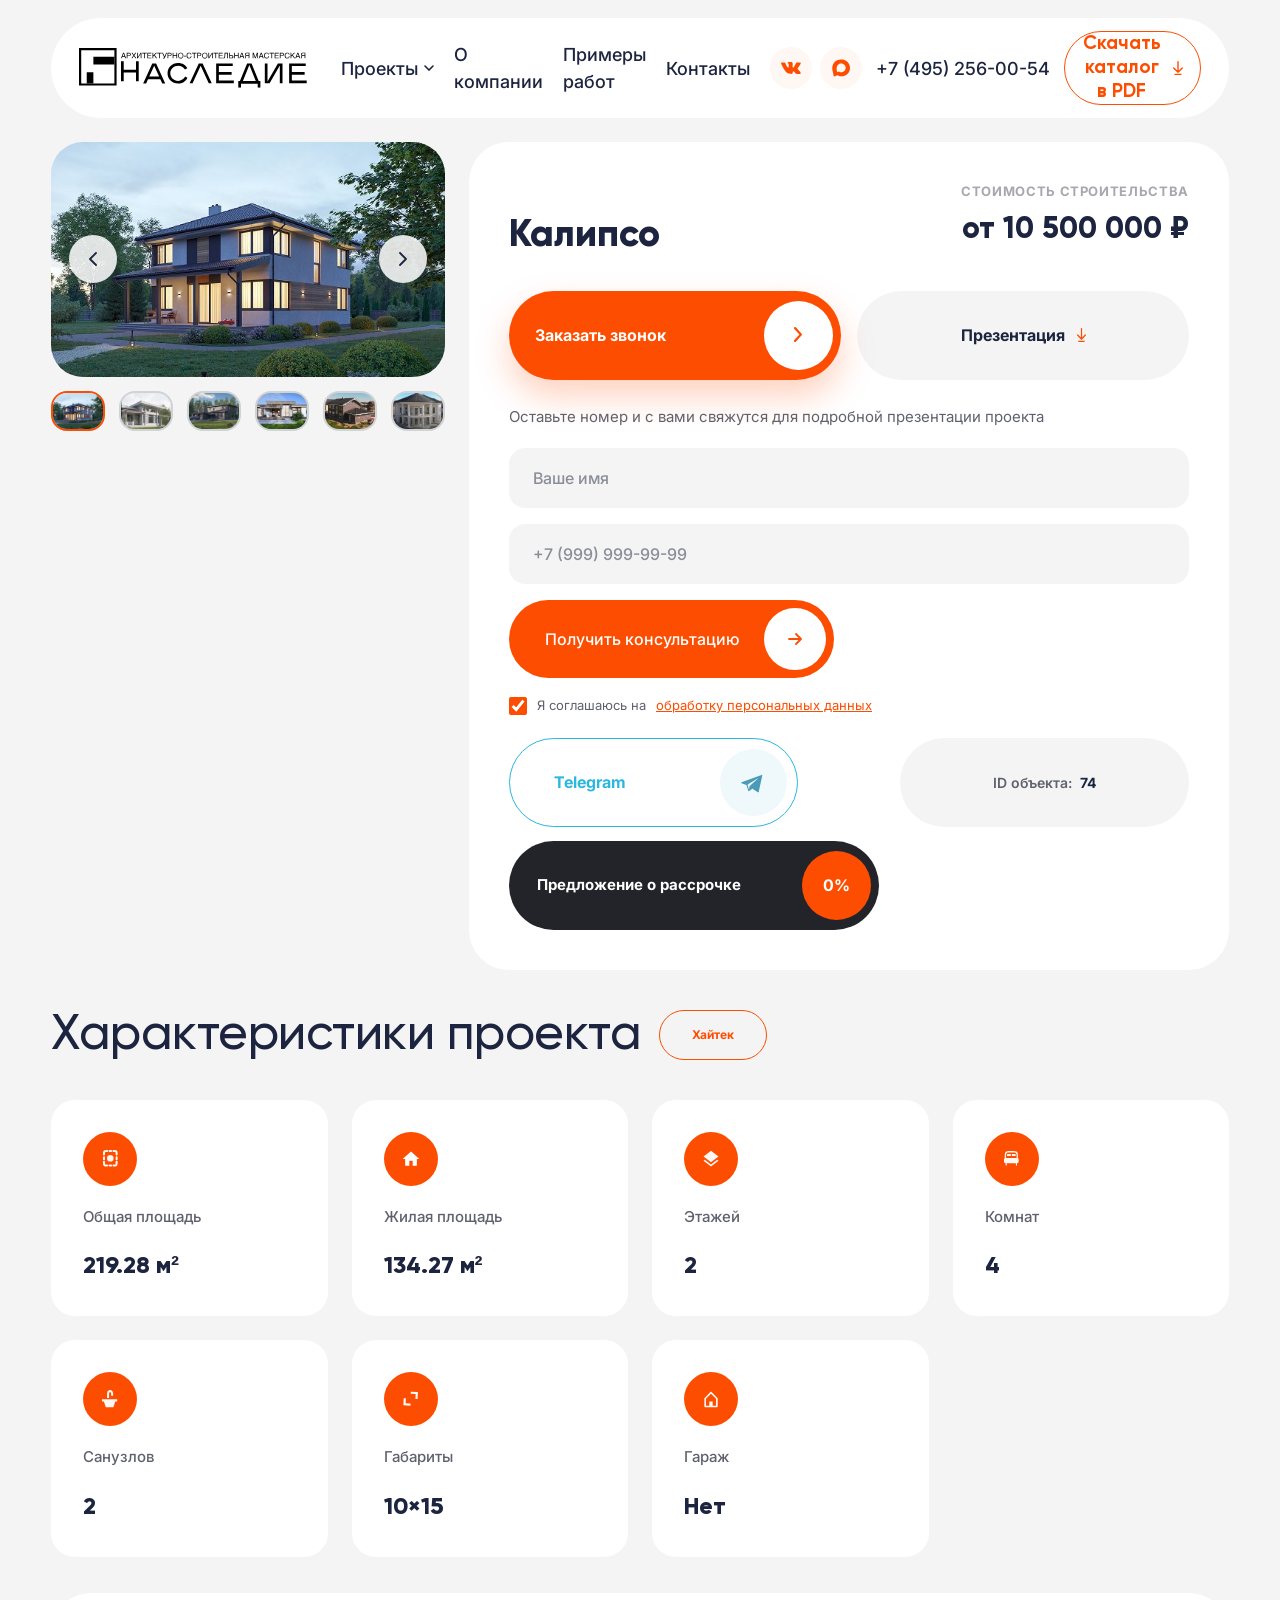
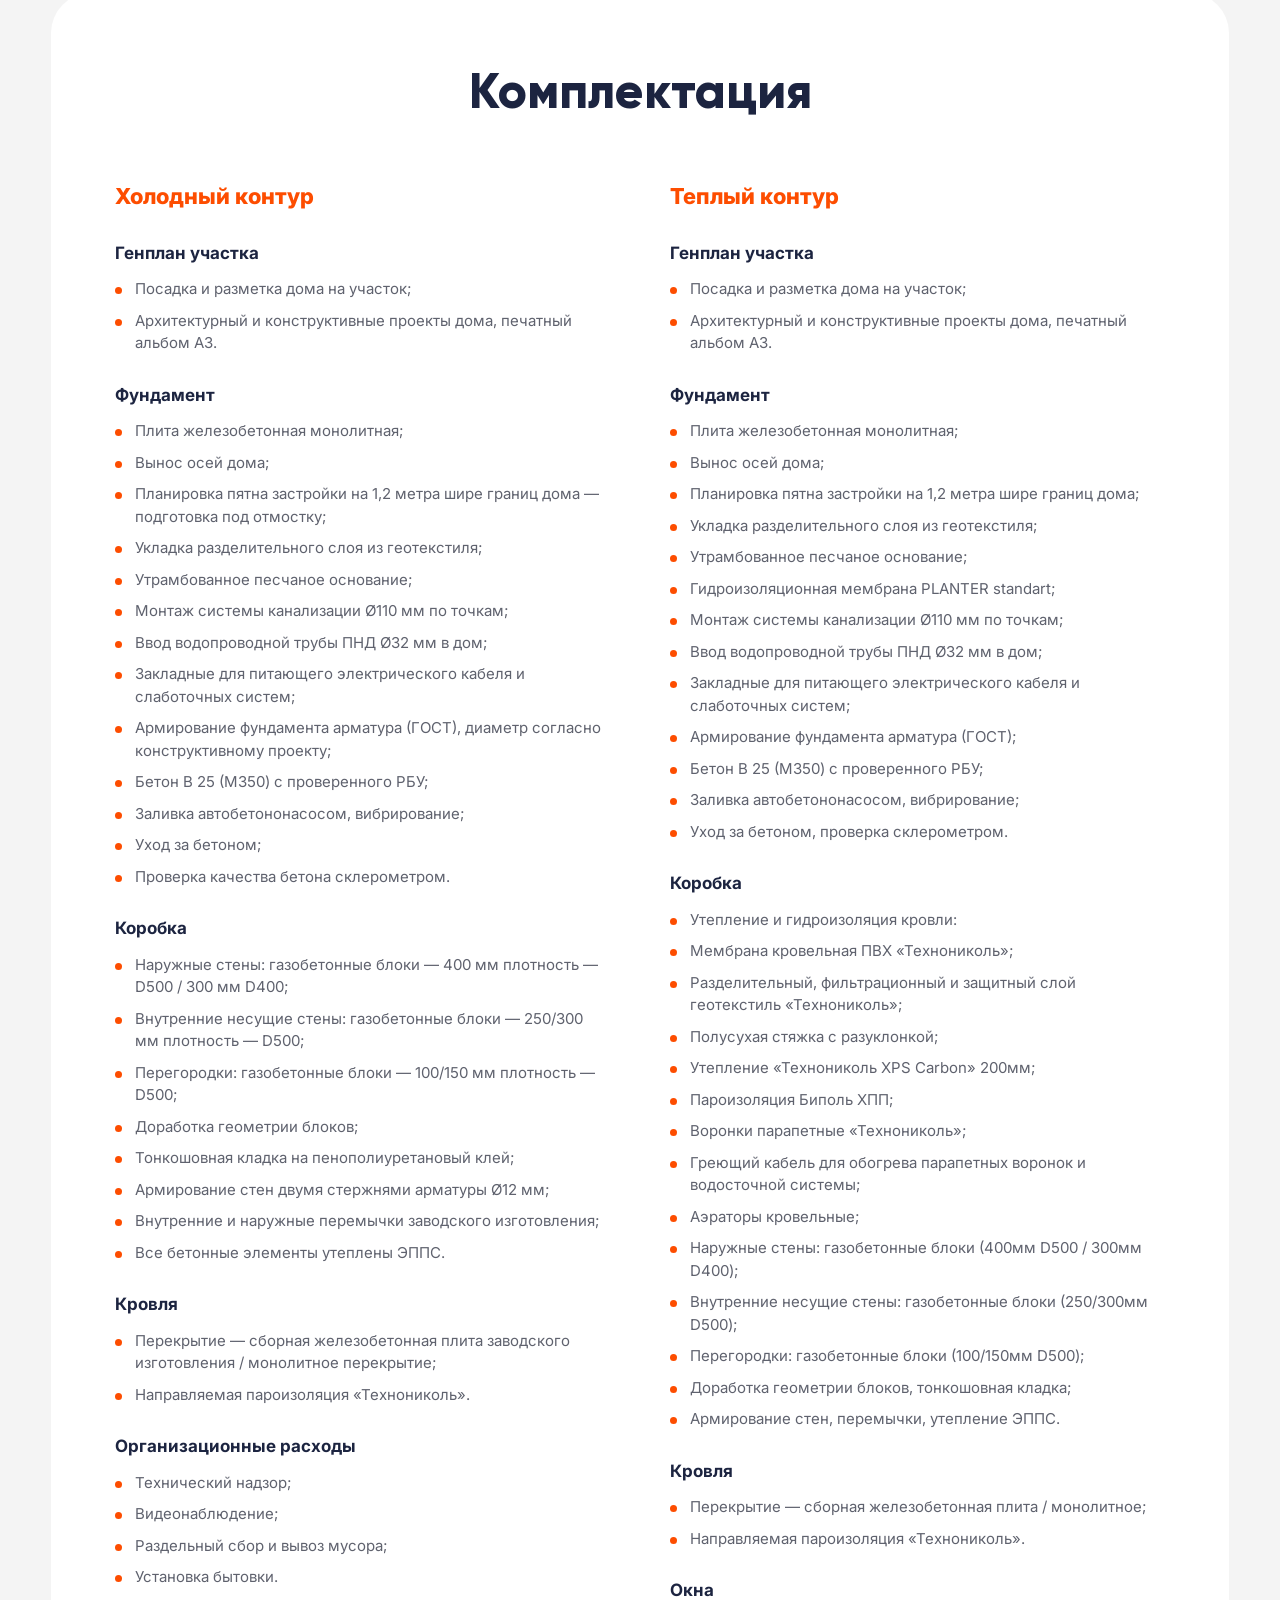
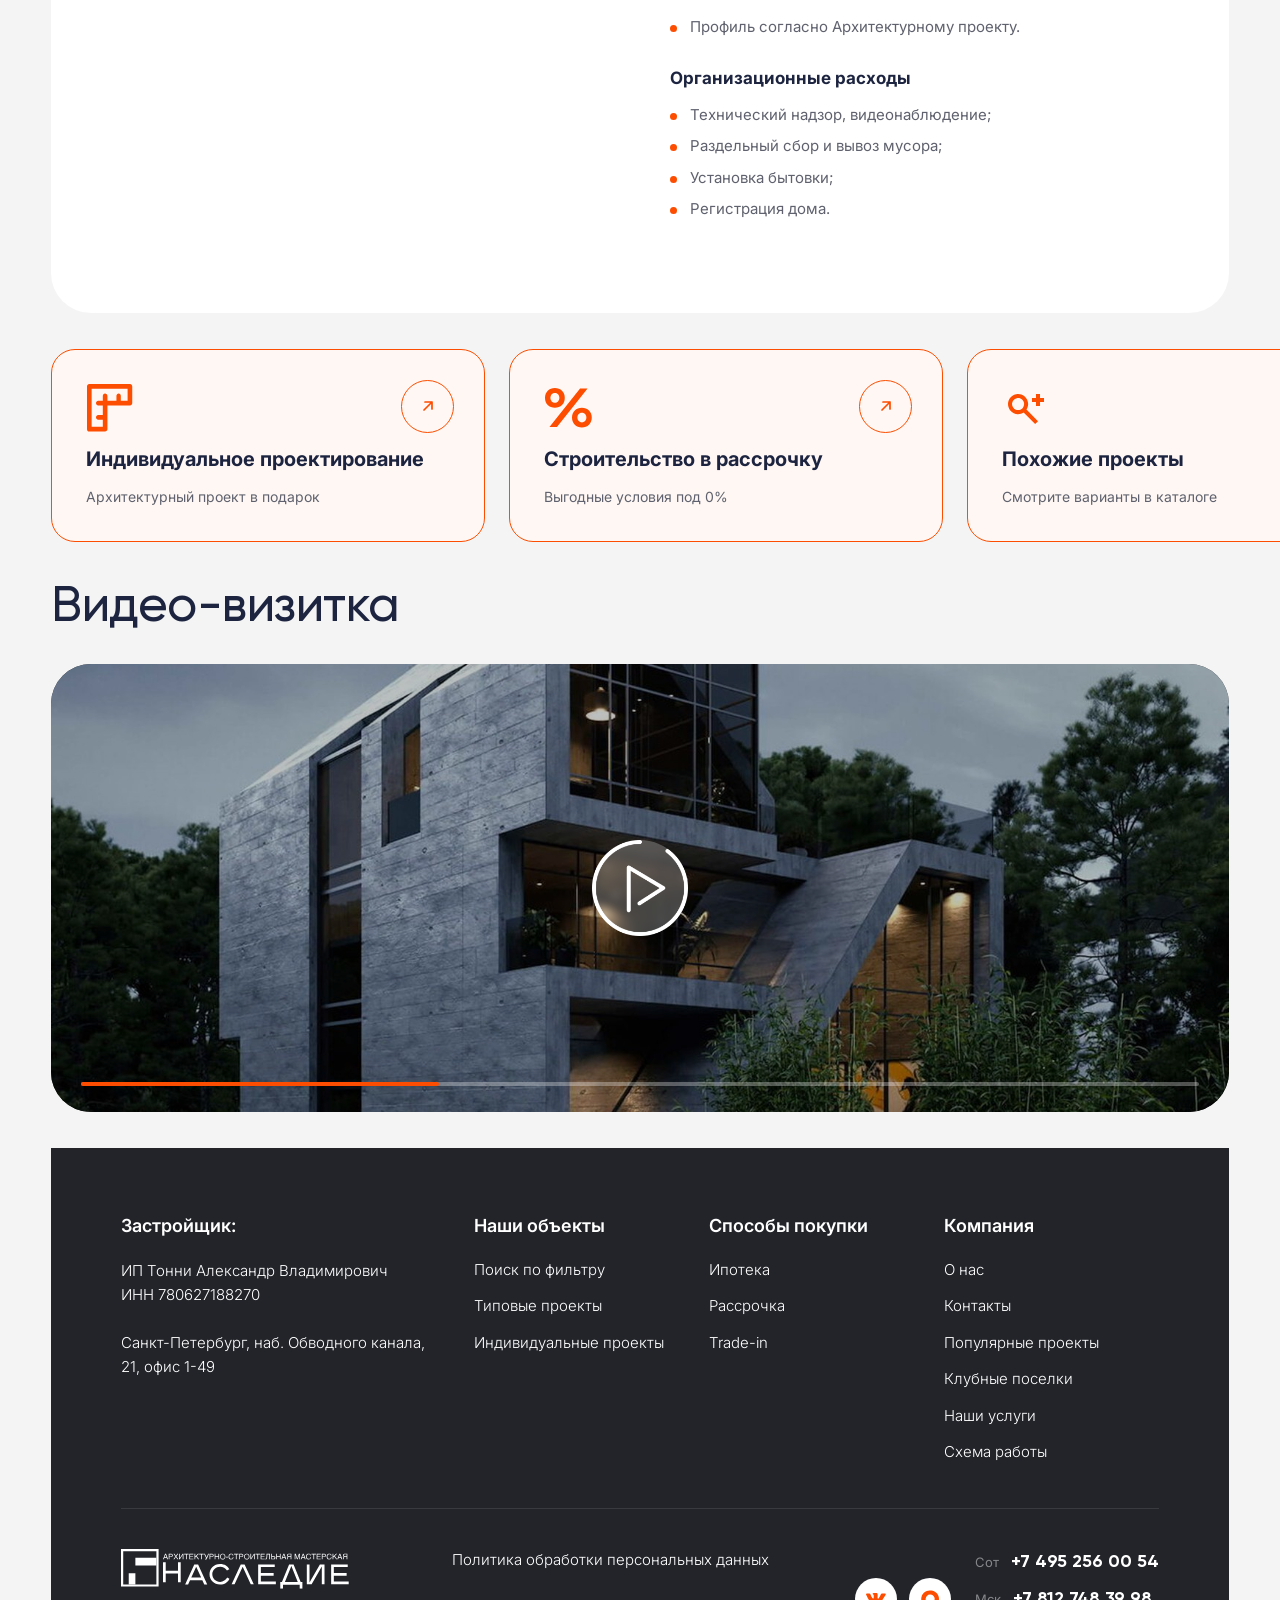
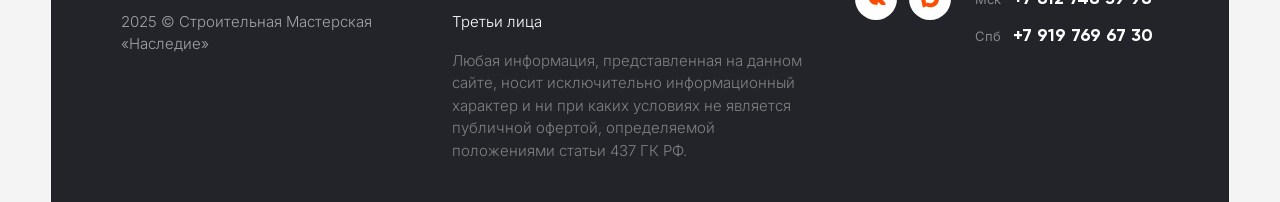
==== commit 59c3bfbb: "исправление недочетов" ====
--- a/project.html
+++ b/project.html
@@ -11,10 +11,10 @@
     <link rel="preconnect" href="https://fonts.googleapis.com" />
     <link rel="preconnect" href="https://fonts.gstatic.com" crossorigin />
     <link
-      href="https://fonts.googleapis.com/css2?family=Inter:wght@400;500;600;700&display=swap"
+      href="https://fonts.googleapis.com/css2?family=Inter:wght@300;400;500;600;700&display=swap"
       rel="stylesheet"
     />
-    <link rel="stylesheet" href="css/styles.css?v=47" />
+    <link rel="stylesheet" href="css/styles.css?v=55" />
     <link rel="stylesheet" href="css/project.css?v=15" />
   </head>
   <body>
@@ -605,7 +605,7 @@
       </div>
     </div>
 
-    <script src="js/main.js?v=3"></script>
+    <script src="js/main.js?v=4"></script>
     <script src="js/project.js"></script>
   </body>
 </html>
--- a/css/styles.css
+++ b/css/styles.css
@@ -386,6 +386,14 @@
    align-items: center;
    gap: 40px;
    padding: 0 44px;
+   position: sticky;
+   top: 12px;
+   z-index: 90;
+   transition: box-shadow .25s ease, top .25s ease;
+}
+
+.header.is-stuck {
+   box-shadow: 0 14px 34px rgba(28, 36, 64, .14);
 }
 
 .logo {
@@ -1055,6 +1063,10 @@
    color: var(--navy)
 }
 
+.trust__pill-text {
+   line-height: 1.25
+}
+
 .trust__pill .pic {
    width: 65px;
    height: 65px;
@@ -1596,6 +1608,7 @@
 
 .founder__content {
    padding: 54px 60px;
+   padding-right: 0;
    display: flex;
    flex-direction: column;
    justify-content: center;
@@ -1670,7 +1683,7 @@
    position: relative;
    border-radius: var(--radius-lg);
    overflow: hidden;
-   min-height: 520px
+   min-height: 730px
 }
 
 .approach__media img {
@@ -1741,17 +1754,20 @@
 .approach__body {
    display: flex;
    flex-direction: column;
-   justify-content: center
+   justify-content: center;
+   background: var(--white);
+   border-radius: var(--radius-xl);
+   padding: 40px 44px
 }
 
 .approach__title {
-   margin-bottom: 30px
+   margin-bottom: 20px
 }
 
 .approach__list {
    display: flex;
    flex-direction: column;
-   gap: 24px
+   gap: 15px
 }
 
 .approach-item {
@@ -1834,7 +1850,7 @@
    position: relative;
    overflow: hidden;
    border: 1.5px solid rgba(253, 77, 0, .3);
-   background: linear-gradient(to top right, #EDE8E0 45%, #FD4D00 230%);
+   background: linear-gradient(to top right, #FFFFFF 0%, rgba(255, 255, 255, 0.26) 44%, rgba(253, 77, 0, 0.13) 230%);
    border-radius: var(--radius-md);
    padding: 28px 32px;
    display: flex;
@@ -2137,7 +2153,7 @@
    ===================================================================== */
 .footer {
    background: var(--dark);
-   border-radius: var(--radius-xl) var(--radius-xl) 0 0;
+   border-radius: 0;
    color: #fff;
    padding: 64px 70px 40px;
    margin-top: 36px;
@@ -2146,11 +2162,7 @@
 }
 
 .footer::before {
-   content: "";
-   position: absolute;
-   inset: 0;
-   background: url("../img/ui/dots.png") top center/cover no-repeat;
-   opacity: .4
+   display: none
 }
 
 .footer>* {
@@ -2167,17 +2179,20 @@
 }
 
 .footer__col-title {
-   font-size: 14px;
-   font-weight: 700;
-   color: rgba(255, 255, 255, .45);
+   font-family: 'Inter', sans-serif;
+   font-size: 18px;
+   font-weight: 600;
+   color: #fff;
    margin-bottom: 20px;
-   text-transform: uppercase;
-   letter-spacing: .03em
+   text-transform: none;
+   letter-spacing: 0
 }
 
 .footer__addr {
-   color: rgba(255, 255, 255, .6);
-   font-size: 14px;
+   font-family: 'Inter', sans-serif;
+   font-weight: 300;
+   color: #fff;
+   font-size: 15px;
    line-height: 1.6
 }
 
@@ -2188,7 +2203,9 @@
 }
 
 .footer__links a {
-   color: rgba(255, 255, 255, .78);
+   font-family: 'Inter', sans-serif;
+   font-weight: 300;
+   color: #fff;
    font-size: 15px;
    transition: color .2s
 }
@@ -2230,8 +2247,10 @@
 }
 
 .footer__legal a {
-   color: rgba(255, 255, 255, .78);
-   font-size: 14px;
+   font-family: 'Inter', sans-serif;
+   font-weight: 300;
+   color: #fff;
+   font-size: 15px;
    transition: color .2s
 }
 
@@ -2240,15 +2259,19 @@
 }
 
 .footer__disclaimer {
-   color: rgba(255, 255, 255, .3);
-   font-size: 12px;
+   font-family: 'Inter', sans-serif;
+   font-weight: 300;
+   color: #808080;
+   font-size: 15px;
    line-height: 1.5;
    max-width: 560px
 }
 
 .footer__copy {
-   color: rgba(255, 255, 255, .5);
-   font-size: 13px
+   font-family: 'Inter', sans-serif;
+   font-weight: 300;
+   color: #A2A3A6;
+   font-size: 15px
 }
 
 .footer__bottom-right {
@@ -2265,15 +2288,15 @@
 }
 
 .footer__socials .social {
-   background: var(--orange)
+   background: var(--white)
 }
 
 .footer__socials .social img {
-   filter: brightness(0) invert(1)
+   filter: none
 }
 
 .footer__socials .social:hover {
-   background: var(--orange-dark)
+   background: rgba(255, 255, 255, .85)
 }
 
 .footer__contacts-bottom {
@@ -2281,14 +2304,16 @@
    flex-direction: column;
    gap: 10px;
    align-items: flex-start;
-   text-align: left
+   text-align: left;
+   flex-shrink: 0
 }
 
 .footer__contact {
    display: flex;
    gap: 12px;
    align-items: baseline;
-   justify-content: flex-start
+   justify-content: flex-start;
+   white-space: nowrap
 }
 
 .footer__contact span {
@@ -2300,7 +2325,8 @@
    font-size: 18px;
    font-weight: 700;
    color: #fff;
-   font-family: 'Gilroy', sans-serif
+   font-family: 'Gilroy', sans-serif;
+   white-space: nowrap
 }
 
 /* =====================================================================
@@ -2518,17 +2544,42 @@
       padding: 40px 24px 30px
    }
 
+   /* порядок на мобильном: логотип + копирайт сверху, затем колонки, затем низ */
+   .footer .container {
+      display: flex;
+      flex-direction: column;
+      gap: 28px
+   }
+
+   .footer__bottom {
+      display: contents
+   }
+
+   .footer__bottom-left {
+      order: 1;
+      gap: 14px
+   }
+
    .footer__top {
-      grid-template-columns: 1fr 1fr
-   }
-
-   .footer__bottom {
-      grid-template-columns: 1fr;
-      gap: 28px;
-      align-items: flex-start
+      order: 2;
+      grid-template-columns: 1fr 1fr;
+      gap: 26px 24px;
+      padding-bottom: 0;
+      border-bottom: none
+   }
+
+   /* Застройщик и Компания — на всю ширину, Наши объекты | Способы покупки — в ряд */
+   .footer__top .footer__col:first-child,
+   .footer__top .footer__col:last-child {
+      grid-column: 1 / -1
+   }
+
+   .footer__bottom-mid {
+      order: 3
    }
 
    .footer__bottom-right {
+      order: 4;
       justify-content: flex-start
    }
 
@@ -3001,7 +3052,7 @@
       position: relative;
       z-index: 2;
       padding: 34px 22px;
-      padding-bottom: 143px;
+      padding-bottom: 183px;
    }
 
    .founder__role {
@@ -3060,37 +3111,79 @@
    }
 
    /* ===== ГЛАВНОЕ О ПОДХОДЕ ===== */
+   /* порядок: сначала плюсы, затем картинка, затем подписи */
    .approach {
       grid-template-columns: 1fr;
       gap: 22px
    }
 
-   .approach__media,
    .approach__body {
-      min-width: 0
+      order: 1;
+      min-width: 0;
+      padding: 28px 20px
    }
 
    .approach__media {
-      min-height: 300px
+      order: 2;
+      min-width: 0;
+      min-height: 0;
+      display: flex;
+      flex-direction: column;
+      gap: 18px;
+      overflow: visible;
+      border-radius: 0
+   }
+
+   /* картинка в обычном потоке + подписи под ней */
+   .approach__media img {
+      position: static;
+      width: 100%;
+      height: 300px;
+      border-radius: var(--radius-lg)
+   }
+
+   .approach__media::after {
+      display: none
    }
 
    .approach__stats {
-      left: 18px;
-      right: 18px;
-      bottom: 18px;
-      gap: 14px
+      position: static;
+      flex-direction: column;
+      left: auto;
+      right: auto;
+      bottom: auto;
+      gap: 12px
    }
 
    .approach__stat {
-      padding-left: 14px
+      flex-direction: row;
+      flex-wrap: wrap;
+      align-items: baseline;
+      gap: 4px 7px;
+      padding-left: 0
+   }
+
+   .approach__stat::before {
+      display: none
+   }
+
+   .approach__stat:nth-child(1) .approach__stat-title::after,
+   .approach__stat:nth-child(3) .approach__stat-title::after {
+      content: ":"
    }
 
    .approach__stat-title {
-      font-size: 14px
+      font-family: 'Inter', sans-serif;
+      font-weight: 700;
+      font-size: 15px;
+      color: var(--navy)
    }
 
    .approach__stat-text {
-      font-size: 11px
+      font-family: 'Inter', sans-serif;
+      font-weight: 400;
+      font-size: 14px;
+      color: var(--gray)
    }
 
    .approach__title {
@@ -3267,10 +3360,6 @@
 
    .consult__form-title {
       font-size: 20px
-   }
-
-   .footer__top {
-      grid-template-columns: 1fr
    }
 }
 
